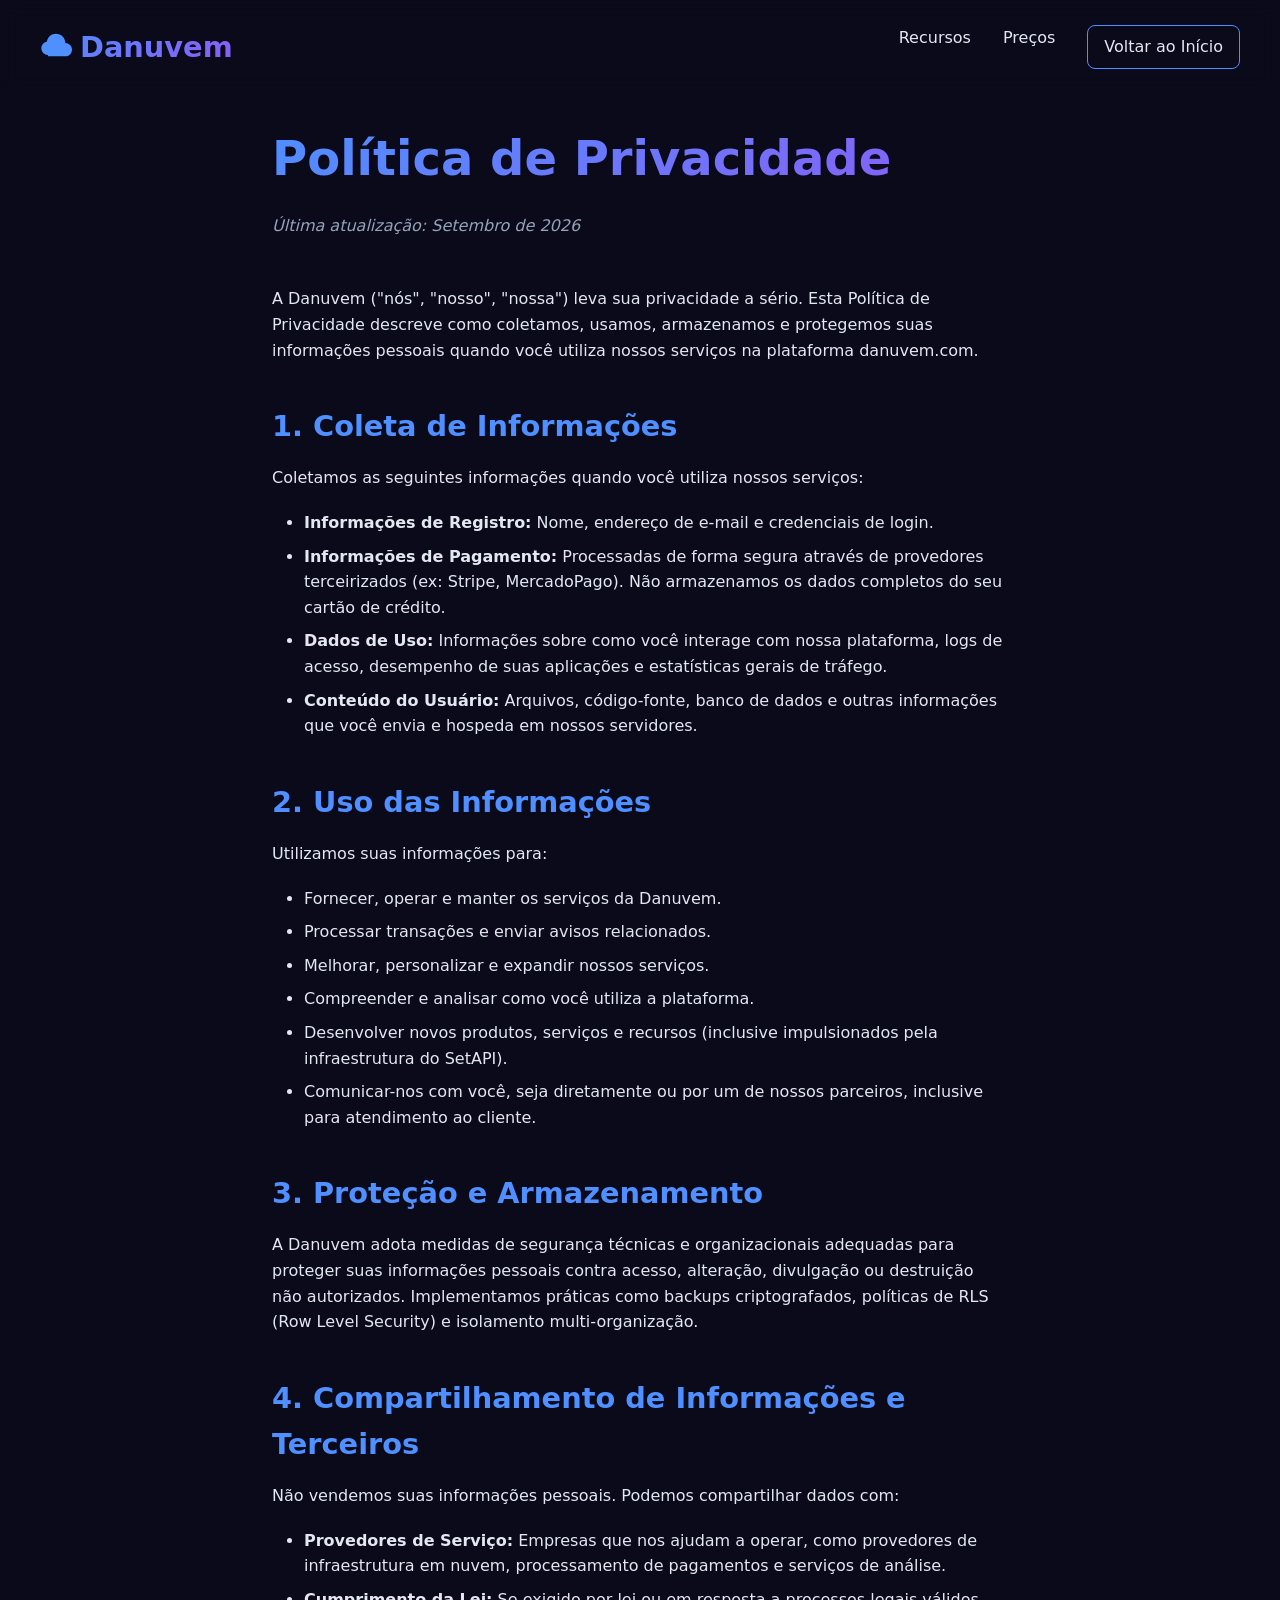
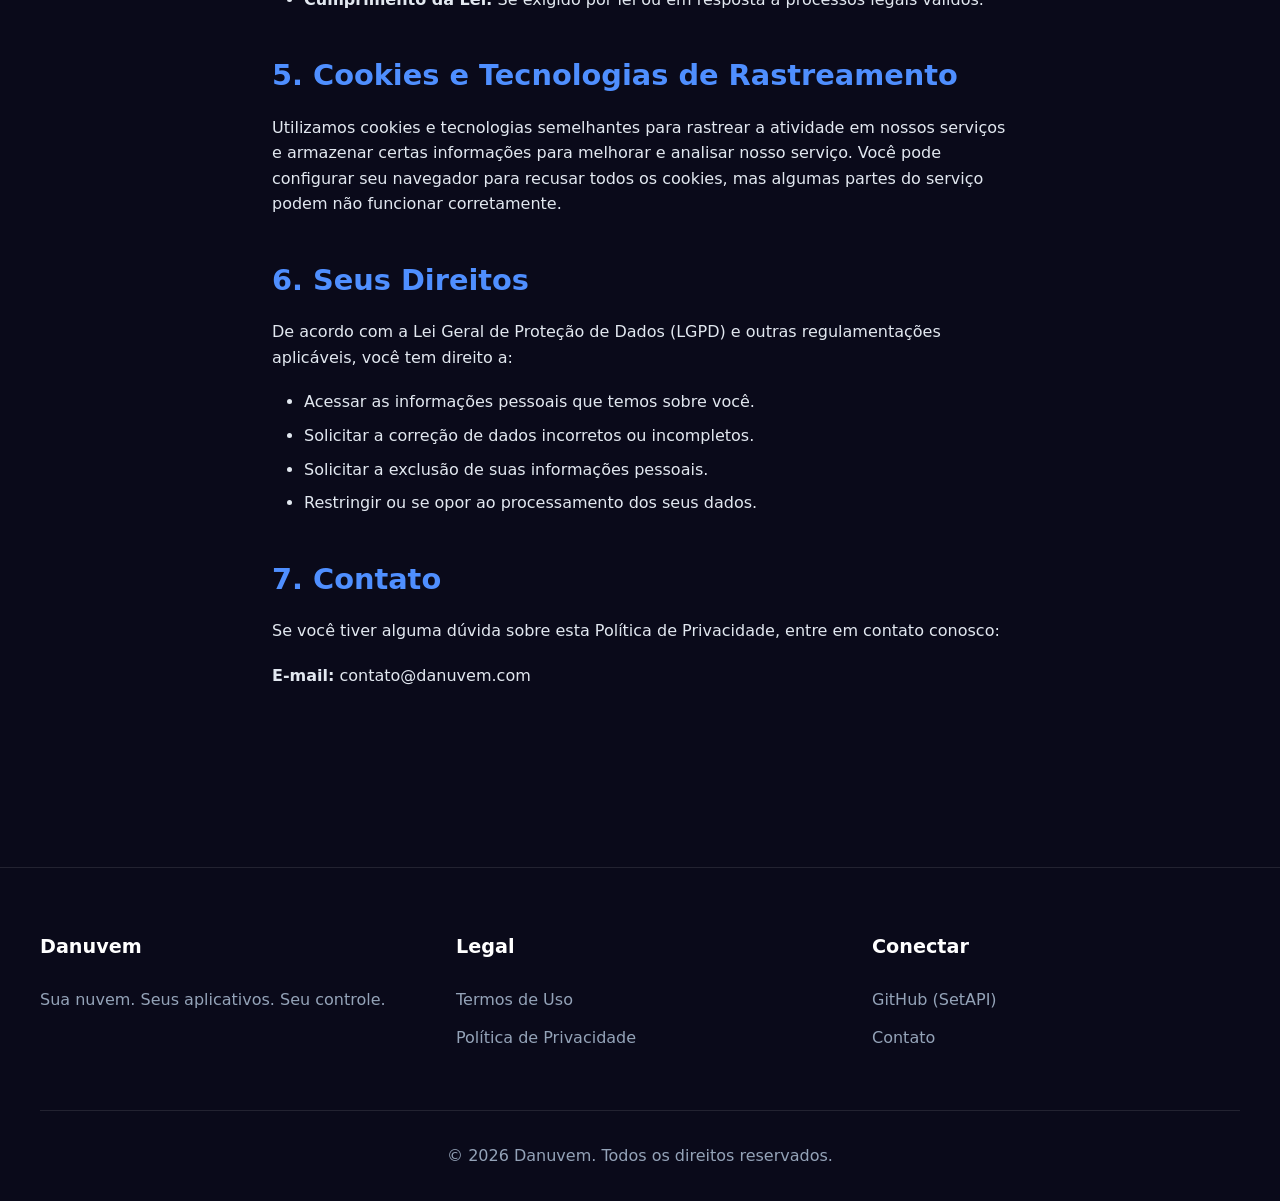
==== politica-de-privacidade.html @ 39daec57 "feat: site inicial Danuvem - plataforma cloud baseada em SetAPI - Landing page com hero, recursos, t" ====
<!DOCTYPE html>
<html lang="pt-BR">
<head>
    <meta charset="UTF-8">
    <meta name="viewport" content="width=device-width, initial-scale=1.0">
    <title>Política de Privacidade - Danuvem</title>
    <meta name="description" content="Política de Privacidade da Danuvem">
    <link rel="stylesheet" href="css/style.css">
</head>
<body>
    <!-- Header -->
    <header>
        <nav>
            <a href="index.html" class="logo">
                <svg width="32" height="32" viewBox="0 0 24 24" fill="var(--primary)" xmlns="http://www.w3.org/2000/svg">
                    <path d="M6 18C3.23858 18 1 15.7614 1 13C1 10.5517 2.76016 8.5146 5.09346 8.08375C5.5562 4.60527 8.52841 2 12 2C15.866 2 19 5.13401 19 9C21.7614 9 24 11.2386 24 14C24 16.7614 21.7614 19 19 19H12H6V18Z"/>
                </svg>
                Danuvem
            </a>
            <div class="nav-links">
                <a href="index.html#recursos">Recursos</a>
                <a href="index.html#precos">Preços</a>
                <a href="index.html" class="btn btn-outline" style="padding: 0.5rem 1rem;">Voltar ao Início</a>
            </div>
            <button class="mobile-toggle" aria-label="Abrir menu">
                <svg viewBox="0 0 24 24" xmlns="http://www.w3.org/2000/svg">
                    <path d="M3 18H21V16H3V18ZM3 13H21V11H3V13ZM3 6V8H21V6H3Z"/>
                </svg>
            </button>
        </nav>
    </header>

    <section class="doc-content">
        <h1>Política de Privacidade</h1>
        <p class="last-updated">Última atualização: Setembro de 2026</p>

        <p>A Danuvem ("nós", "nosso", "nossa") leva sua privacidade a sério. Esta Política de Privacidade descreve como coletamos, usamos, armazenamos e protegemos suas informações pessoais quando você utiliza nossos serviços na plataforma danuvem.com.</p>

        <h2>1. Coleta de Informações</h2>
        <p>Coletamos as seguintes informações quando você utiliza nossos serviços:</p>
        <ul>
            <li><strong>Informações de Registro:</strong> Nome, endereço de e-mail e credenciais de login.</li>
            <li><strong>Informações de Pagamento:</strong> Processadas de forma segura através de provedores terceirizados (ex: Stripe, MercadoPago). Não armazenamos os dados completos do seu cartão de crédito.</li>
            <li><strong>Dados de Uso:</strong> Informações sobre como você interage com nossa plataforma, logs de acesso, desempenho de suas aplicações e estatísticas gerais de tráfego.</li>
            <li><strong>Conteúdo do Usuário:</strong> Arquivos, código-fonte, banco de dados e outras informações que você envia e hospeda em nossos servidores.</li>
        </ul>

        <h2>2. Uso das Informações</h2>
        <p>Utilizamos suas informações para:</p>
        <ul>
            <li>Fornecer, operar e manter os serviços da Danuvem.</li>
            <li>Processar transações e enviar avisos relacionados.</li>
            <li>Melhorar, personalizar e expandir nossos serviços.</li>
            <li>Compreender e analisar como você utiliza a plataforma.</li>
            <li>Desenvolver novos produtos, serviços e recursos (inclusive impulsionados pela infraestrutura do SetAPI).</li>
            <li>Comunicar-nos com você, seja diretamente ou por um de nossos parceiros, inclusive para atendimento ao cliente.</li>
        </ul>

        <h2>3. Proteção e Armazenamento</h2>
        <p>A Danuvem adota medidas de segurança técnicas e organizacionais adequadas para proteger suas informações pessoais contra acesso, alteração, divulgação ou destruição não autorizados. Implementamos práticas como backups criptografados, políticas de RLS (Row Level Security) e isolamento multi-organização.</p>

        <h2>4. Compartilhamento de Informações e Terceiros</h2>
        <p>Não vendemos suas informações pessoais. Podemos compartilhar dados com:</p>
        <ul>
            <li><strong>Provedores de Serviço:</strong> Empresas que nos ajudam a operar, como provedores de infraestrutura em nuvem, processamento de pagamentos e serviços de análise.</li>
            <li><strong>Cumprimento da Lei:</strong> Se exigido por lei ou em resposta a processos legais válidos.</li>
        </ul>

        <h2>5. Cookies e Tecnologias de Rastreamento</h2>
        <p>Utilizamos cookies e tecnologias semelhantes para rastrear a atividade em nossos serviços e armazenar certas informações para melhorar e analisar nosso serviço. Você pode configurar seu navegador para recusar todos os cookies, mas algumas partes do serviço podem não funcionar corretamente.</p>

        <h2>6. Seus Direitos</h2>
        <p>De acordo com a Lei Geral de Proteção de Dados (LGPD) e outras regulamentações aplicáveis, você tem direito a:</p>
        <ul>
            <li>Acessar as informações pessoais que temos sobre você.</li>
            <li>Solicitar a correção de dados incorretos ou incompletos.</li>
            <li>Solicitar a exclusão de suas informações pessoais.</li>
            <li>Restringir ou se opor ao processamento dos seus dados.</li>
        </ul>

        <h2>7. Contato</h2>
        <p>Se você tiver alguma dúvida sobre esta Política de Privacidade, entre em contato conosco:</p>
        <p><strong>E-mail:</strong> contato@danuvem.com</p>
    </section>

    <!-- Footer -->
    <footer>
        <div class="footer-grid">
            <div class="footer-col">
                <h4>Danuvem</h4>
                <p style="color: var(--text-muted); margin-bottom: 1rem;">Sua nuvem. Seus aplicativos. Seu controle.</p>
            </div>
            <div class="footer-col">
                <h4>Legal</h4>
                <ul class="footer-links">
                    <li><a href="termos-de-uso.html">Termos de Uso</a></li>
                    <li><a href="politica-de-privacidade.html">Política de Privacidade</a></li>
                </ul>
            </div>
            <div class="footer-col">
                <h4>Conectar</h4>
                <ul class="footer-links">
                    <li><a href="https://github.com/daset-net/setapi" target="_blank">GitHub (SetAPI)</a></li>
                    <li><a href="mailto:contato@danuvem.com">Contato</a></li>
                </ul>
            </div>
        </div>
        <div class="footer-bottom">
            <p>&copy; 2026 Danuvem. Todos os direitos reservados.</p>
        </div>
    </footer>

    <script src="js/main.js"></script>
</body>
</html>
---- css/style.css ----
:root {
    --bg-main: #0a0a1a;
    --bg-card: rgba(25, 25, 45, 0.6);
    --bg-card-hover: rgba(35, 35, 60, 0.8);
    --primary: #4f8fff;
    --primary-dark: #3a6ecc;
    --accent: #8b5cf6;
    --success: #10b981;
    --text-main: #e2e8f0;
    --text-muted: #94a3b8;
    --border: rgba(255, 255, 255, 0.1);
    --gradient: linear-gradient(135deg, var(--primary) 0%, var(--accent) 100%);
    --font-main: system-ui, -apple-system, BlinkMacSystemFont, 'Segoe UI', Roboto, Oxygen, Ubuntu, Cantarell, 'Open Sans', 'Helvetica Neue', sans-serif;
}

* {
    margin: 0;
    padding: 0;
    box-sizing: border-box;
}

body {
    font-family: var(--font-main);
    background-color: var(--bg-main);
    color: var(--text-main);
    line-height: 1.6;
    overflow-x: hidden;
}

::-webkit-scrollbar {
    width: 8px;
}
::-webkit-scrollbar-track {
    background: var(--bg-main);
}
::-webkit-scrollbar-thumb {
    background: var(--primary);
    border-radius: 4px;
}

/* Header & Nav */
header {
    position: fixed;
    top: 0;
    width: 100%;
    z-index: 1000;
    padding: 1.5rem 2rem;
    transition: background 0.3s ease, padding 0.3s ease;
    backdrop-filter: blur(10px);
}
header.scrolled {
    background: rgba(10, 10, 26, 0.9);
    padding: 1rem 2rem;
    border-bottom: 1px solid var(--border);
}
nav {
    display: flex;
    justify-content: space-between;
    align-items: center;
    max-width: 1200px;
    margin: 0 auto;
}
.logo {
    font-size: 1.8rem;
    font-weight: 700;
    background: var(--gradient);
    -webkit-background-clip: text;
    -webkit-text-fill-color: transparent;
    text-decoration: none;
    display: flex;
    align-items: center;
    gap: 0.5rem;
}
.nav-links {
    display: flex;
    gap: 2rem;
}
.nav-links a {
    color: var(--text-main);
    text-decoration: none;
    font-weight: 500;
    transition: color 0.3s;
}
.nav-links a:hover {
    color: var(--primary);
}
.btn {
    padding: 0.75rem 1.5rem;
    border-radius: 8px;
    text-decoration: none;
    font-weight: 600;
    transition: transform 0.3s, box-shadow 0.3s;
    display: inline-block;
    cursor: pointer;
    border: none;
    font-family: var(--font-main);
    font-size: 1rem;
}
.btn-primary {
    background: var(--gradient);
    color: white;
}
.btn-primary:hover {
    transform: translateY(-2px);
    box-shadow: 0 4px 15px rgba(79, 143, 255, 0.4);
}
.btn-outline {
    border: 1px solid var(--primary);
    color: var(--primary);
    background: transparent;
}
.btn-outline:hover {
    background: rgba(79, 143, 255, 0.1);
}
.mobile-toggle {
    display: none;
    cursor: pointer;
    background: none;
    border: none;
}
.mobile-toggle svg {
    fill: var(--text-main);
    width: 24px;
    height: 24px;
}

/* Typography & Layout */
section {
    padding: 5rem 2rem;
    max-width: 1200px;
    margin: 0 auto;
}
.section-title {
    text-align: center;
    font-size: 2.5rem;
    margin-bottom: 3rem;
}
.section-title span {
    background: var(--gradient);
    -webkit-background-clip: text;
    -webkit-text-fill-color: transparent;
}
.text-center { text-align: center; }

/* Hero Section */
.hero {
    min-height: 100vh;
    display: flex;
    align-items: center;
    justify-content: center;
    text-align: center;
    position: relative;
    padding-top: 100px;
    overflow: hidden;
}
.hero::before {
    content: '';
    position: absolute;
    top: -50%;
    left: -50%;
    width: 200%;
    height: 200%;
    background: radial-gradient(circle at center, rgba(79, 143, 255, 0.15) 0%, transparent 50%);
    z-index: -1;
}
.hero-content {
    max-width: 800px;
    z-index: 1;
}
.hero-title {
    font-size: 4rem;
    line-height: 1.1;
    margin-bottom: 1.5rem;
}
.hero-title span {
    background: var(--gradient);
    -webkit-background-clip: text;
    -webkit-text-fill-color: transparent;
}
.hero-subtitle {
    font-size: 1.25rem;
    color: var(--text-muted);
    margin-bottom: 2rem;
    min-height: 2em; /* For typing animation */
}
.hero-cta {
    display: flex;
    gap: 1rem;
    justify-content: center;
}

/* Features */
.features-grid {
    display: grid;
    grid-template-columns: repeat(auto-fit, minmax(300px, 1fr));
    gap: 2rem;
}
.feature-card {
    background: var(--bg-card);
    border: 1px solid var(--border);
    border-radius: 16px;
    padding: 2rem;
    backdrop-filter: blur(10px);
    transition: transform 0.3s, background 0.3s;
}
.feature-card:hover {
    transform: translateY(-5px);
    background: var(--bg-card-hover);
}
.feature-icon {
    width: 48px;
    height: 48px;
    margin-bottom: 1.5rem;
    fill: var(--primary);
}
.feature-card h3 {
    font-size: 1.5rem;
    margin-bottom: 1rem;
}
.feature-card p {
    color: var(--text-muted);
}

/* Tech Grid */
.tech-grid {
    display: grid;
    grid-template-columns: repeat(auto-fit, minmax(120px, 1fr));
    gap: 1.5rem;
    margin-top: 3rem;
}
.tech-item {
    background: var(--bg-card);
    border: 1px solid var(--border);
    border-radius: 12px;
    padding: 1.5rem;
    display: flex;
    flex-direction: column;
    align-items: center;
    gap: 1rem;
    transition: transform 0.3s;
}
.tech-item:hover {
    transform: translateY(-5px);
    border-color: var(--primary);
}
.tech-item svg {
    width: 40px;
    height: 40px;
    fill: var(--text-main);
}
.tech-item span {
    font-weight: 500;
}

/* Pricing */
.pricing-grid {
    display: grid;
    grid-template-columns: repeat(auto-fit, minmax(300px, 1fr));
    gap: 2rem;
}
.pricing-card {
    background: var(--bg-card);
    border: 1px solid var(--border);
    border-radius: 16px;
    padding: 3rem 2rem;
    text-align: center;
    position: relative;
    overflow: hidden;
}
.pricing-card.popular {
    border-color: var(--primary);
    transform: scale(1.05);
}
.pricing-badge {
    position: absolute;
    top: 1.5rem;
    right: -2rem;
    background: var(--gradient);
    color: white;
    padding: 0.25rem 3rem;
    transform: rotate(45deg);
    font-size: 0.8rem;
    font-weight: 600;
}
.pricing-price {
    font-size: 3rem;
    font-weight: 700;
    margin: 1.5rem 0;
}
.pricing-price span {
    font-size: 1rem;
    color: var(--text-muted);
}
.pricing-features {
    list-style: none;
    margin: 2rem 0;
    text-align: left;
}
.pricing-features li {
    margin-bottom: 1rem;
    display: flex;
    align-items: center;
    gap: 0.75rem;
}
.pricing-features svg {
    fill: var(--success);
    width: 20px;
    height: 20px;
    flex-shrink: 0;
}

/* How it works */
.steps-container {
    display: flex;
    flex-direction: column;
    gap: 3rem;
    max-width: 800px;
    margin: 0 auto;
}
.step {
    display: flex;
    gap: 2rem;
    background: var(--bg-card);
    padding: 2rem;
    border-radius: 16px;
    border: 1px solid var(--border);
}
.step-number {
    font-size: 4rem;
    font-weight: 800;
    color: rgba(79, 143, 255, 0.2);
    line-height: 1;
}
.step-content h3 {
    font-size: 1.5rem;
    margin-bottom: 0.5rem;
}
.step-content p {
    color: var(--text-muted);
}

/* Document Pages (Privacy, Terms) */
.doc-content {
    padding-top: 120px;
    max-width: 800px;
}
.doc-content h1 {
    font-size: 3rem;
    margin-bottom: 1rem;
    background: var(--gradient);
    -webkit-background-clip: text;
    -webkit-text-fill-color: transparent;
}
.doc-content p.last-updated {
    color: var(--text-muted);
    margin-bottom: 3rem;
    font-style: italic;
}
.doc-content h2 {
    font-size: 1.8rem;
    margin-top: 2.5rem;
    margin-bottom: 1rem;
    color: var(--primary);
}
.doc-content p {
    margin-bottom: 1.2rem;
    color: var(--text-main);
}
.doc-content ul {
    margin-bottom: 1.2rem;
    padding-left: 2rem;
    color: var(--text-main);
}
.doc-content li {
    margin-bottom: 0.5rem;
}

/* Footer */
footer {
    background: rgba(10, 10, 26, 0.9);
    border-top: 1px solid var(--border);
    padding: 4rem 2rem 2rem;
    margin-top: 5rem;
}
.footer-grid {
    display: grid;
    grid-template-columns: repeat(auto-fit, minmax(250px, 1fr));
    gap: 3rem;
    max-width: 1200px;
    margin: 0 auto;
    margin-bottom: 3rem;
}
.footer-col h4 {
    font-size: 1.2rem;
    margin-bottom: 1.5rem;
    color: white;
}
.footer-links {
    list-style: none;
}
.footer-links li {
    margin-bottom: 0.75rem;
}
.footer-links a {
    color: var(--text-muted);
    text-decoration: none;
    transition: color 0.3s;
}
.footer-links a:hover {
    color: var(--primary);
}
.footer-bottom {
    text-align: center;
    padding-top: 2rem;
    border-top: 1px solid var(--border);
    color: var(--text-muted);
    max-width: 1200px;
    margin: 0 auto;
}

/* Animations */
.animate-on-scroll {
    opacity: 0;
    transform: translateY(30px);
    transition: opacity 0.6s ease-out, transform 0.6s ease-out;
}
.animate-on-scroll.visible {
    opacity: 1;
    transform: translateY(0);
}

/* Responsive */
@media (max-width: 768px) {
    .nav-links {
        display: none;
        position: absolute;
        top: 100%;
        left: 0;
        width: 100%;
        background: var(--bg-main);
        flex-direction: column;
        padding: 2rem;
        border-bottom: 1px solid var(--border);
        text-align: center;
    }
    .nav-links.active {
        display: flex;
    }
    .mobile-toggle {
        display: block;
    }
    .hero-title {
        font-size: 2.5rem;
    }
    .pricing-card.popular {
        transform: scale(1);
    }
    .step {
        flex-direction: column;
        gap: 1rem;
    }
    .hero-cta {
        flex-direction: column;
    }
}
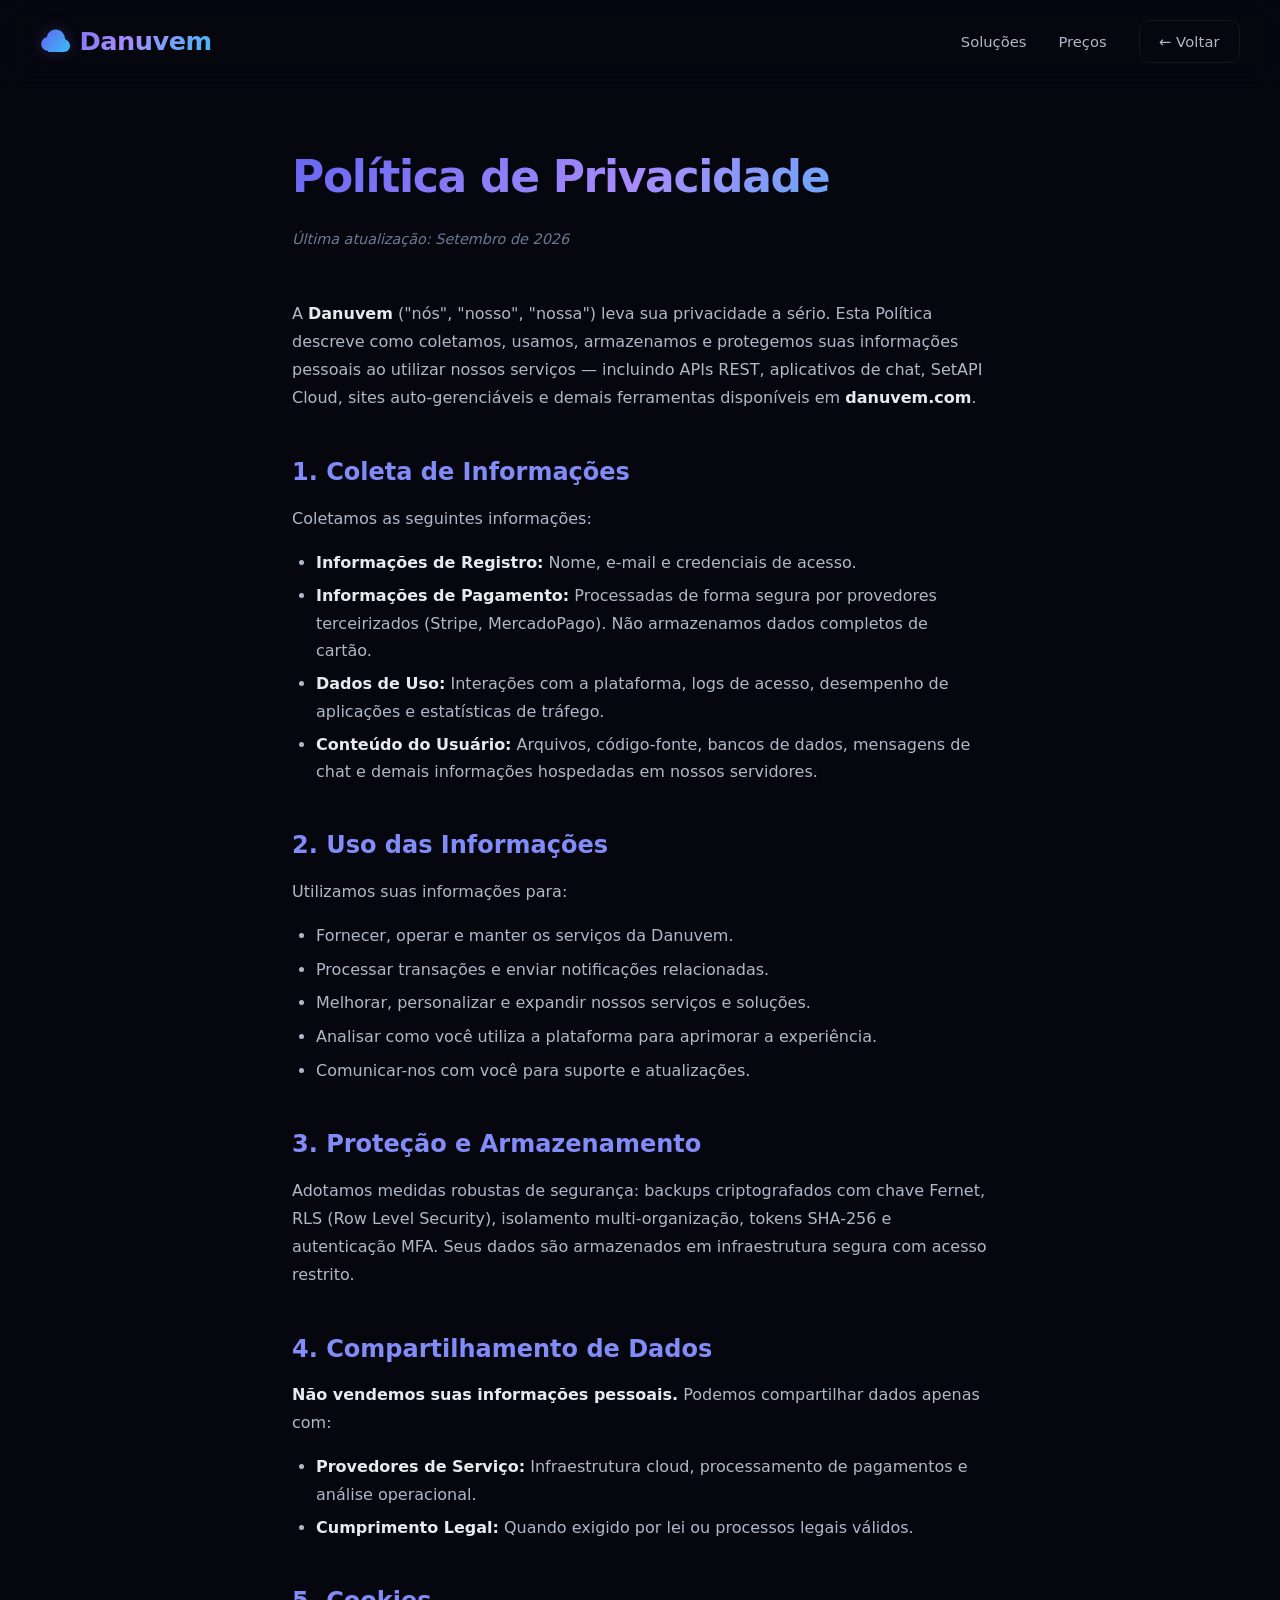
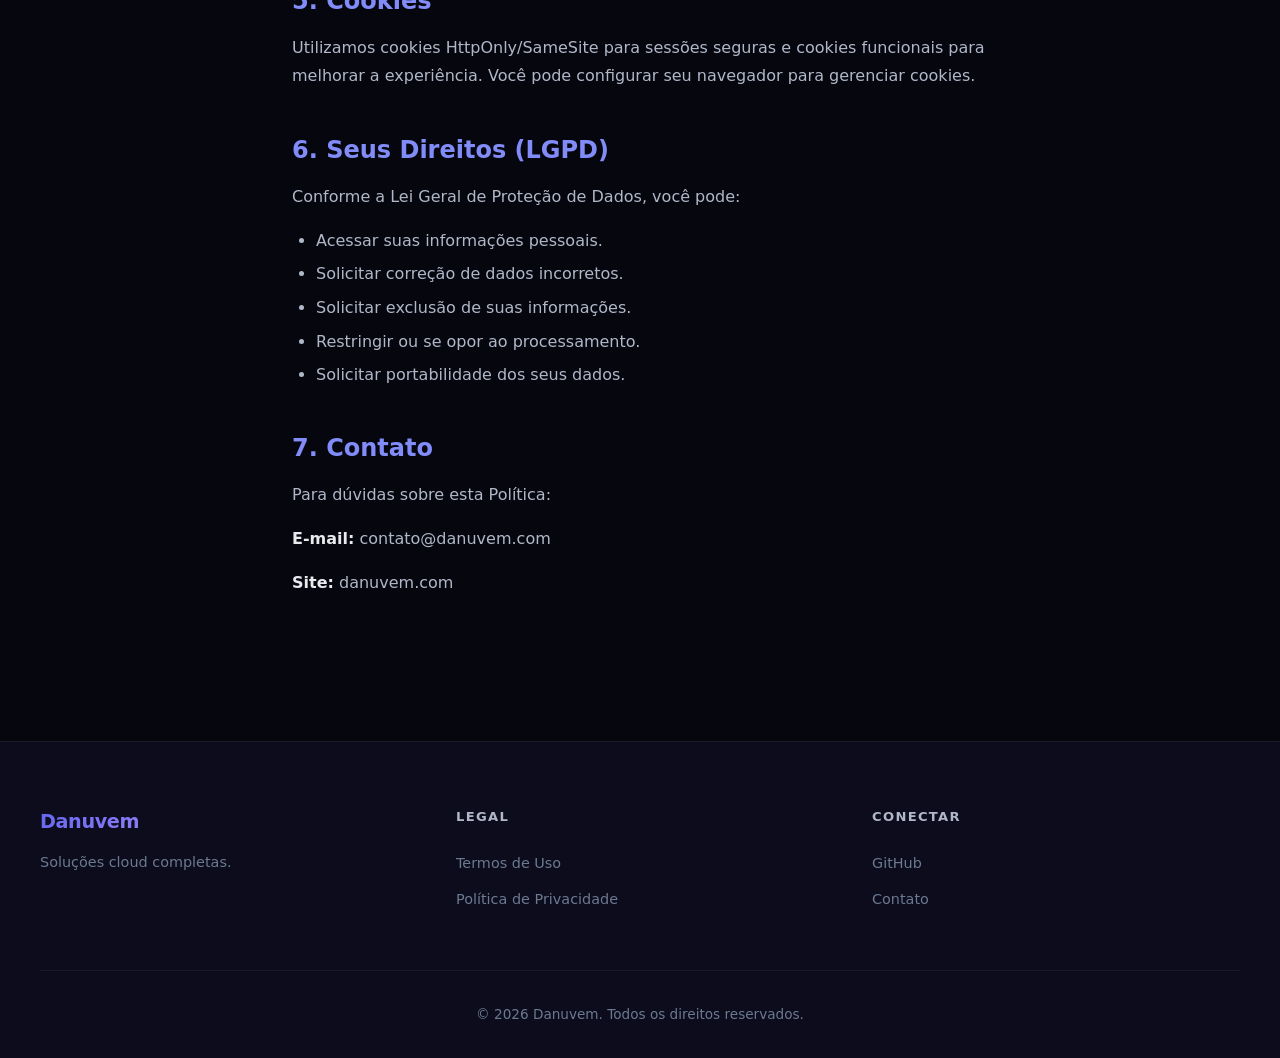
==== commit 2e137272: "redesign: site mais elegante com todas as soluções Danuvem - Novo design elegante com gradients, glo" ====
--- a/politica-de-privacidade.html
+++ b/politica-de-privacidade.html
@@ -3,29 +3,24 @@
 <head>
     <meta charset="UTF-8">
     <meta name="viewport" content="width=device-width, initial-scale=1.0">
-    <title>Política de Privacidade - Danuvem</title>
-    <meta name="description" content="Política de Privacidade da Danuvem">
+    <title>Política de Privacidade — Danuvem</title>
+    <meta name="description" content="Política de Privacidade da plataforma Danuvem.">
     <link rel="stylesheet" href="css/style.css">
 </head>
 <body>
-    <!-- Header -->
     <header>
         <nav>
             <a href="index.html" class="logo">
-                <svg width="32" height="32" viewBox="0 0 24 24" fill="var(--primary)" xmlns="http://www.w3.org/2000/svg">
-                    <path d="M6 18C3.23858 18 1 15.7614 1 13C1 10.5517 2.76016 8.5146 5.09346 8.08375C5.5562 4.60527 8.52841 2 12 2C15.866 2 19 5.13401 19 9C21.7614 9 24 11.2386 24 14C24 16.7614 21.7614 19 19 19H12H6V18Z"/>
-                </svg>
+                <svg width="30" height="30" viewBox="0 0 24 24" fill="none"><path d="M6.5 19C3.46243 19 1 16.5376 1 13.5C1 10.8157 2.93128 8.5884 5.47016 8.10049C6.0886 4.66754 9.02783 2 12.5 2C16.6421 2 20 5.35786 20 9.5C20 9.60162 19.9979 9.70279 19.9938 9.80347C22.2613 10.4198 24 12.5121 24 15C24 17.7614 21.7614 20 19 20H12.5H6.5V19Z" fill="url(#cg1)"/><defs><linearGradient id="cg1" x1="1" y1="2" x2="24" y2="20" gradientUnits="userSpaceOnUse"><stop stop-color="#6366f1"/><stop offset="1" stop-color="#38bdf8"/></linearGradient></defs></svg>
                 Danuvem
             </a>
             <div class="nav-links">
-                <a href="index.html#recursos">Recursos</a>
+                <a href="index.html#solucoes">Soluções</a>
                 <a href="index.html#precos">Preços</a>
-                <a href="index.html" class="btn btn-outline" style="padding: 0.5rem 1rem;">Voltar ao Início</a>
+                <a href="index.html" class="btn btn-ghost" style="padding: 0.5rem 1.2rem;">← Voltar</a>
             </div>
             <button class="mobile-toggle" aria-label="Abrir menu">
-                <svg viewBox="0 0 24 24" xmlns="http://www.w3.org/2000/svg">
-                    <path d="M3 18H21V16H3V18ZM3 13H21V11H3V13ZM3 6V8H21V6H3Z"/>
-                </svg>
+                <svg viewBox="0 0 24 24"><path d="M3 18H21V16H3V18ZM3 13H21V11H3V13ZM3 6V8H21V6H3Z"/></svg>
             </button>
         </nav>
     </header>
@@ -34,61 +29,61 @@
         <h1>Política de Privacidade</h1>
         <p class="last-updated">Última atualização: Setembro de 2026</p>
 
-        <p>A Danuvem ("nós", "nosso", "nossa") leva sua privacidade a sério. Esta Política de Privacidade descreve como coletamos, usamos, armazenamos e protegemos suas informações pessoais quando você utiliza nossos serviços na plataforma danuvem.com.</p>
+        <p>A <strong>Danuvem</strong> ("nós", "nosso", "nossa") leva sua privacidade a sério. Esta Política descreve como coletamos, usamos, armazenamos e protegemos suas informações pessoais ao utilizar nossos serviços — incluindo APIs REST, aplicativos de chat, SetAPI Cloud, sites auto-gerenciáveis e demais ferramentas disponíveis em <strong>danuvem.com</strong>.</p>
 
         <h2>1. Coleta de Informações</h2>
-        <p>Coletamos as seguintes informações quando você utiliza nossos serviços:</p>
+        <p>Coletamos as seguintes informações:</p>
         <ul>
-            <li><strong>Informações de Registro:</strong> Nome, endereço de e-mail e credenciais de login.</li>
-            <li><strong>Informações de Pagamento:</strong> Processadas de forma segura através de provedores terceirizados (ex: Stripe, MercadoPago). Não armazenamos os dados completos do seu cartão de crédito.</li>
-            <li><strong>Dados de Uso:</strong> Informações sobre como você interage com nossa plataforma, logs de acesso, desempenho de suas aplicações e estatísticas gerais de tráfego.</li>
-            <li><strong>Conteúdo do Usuário:</strong> Arquivos, código-fonte, banco de dados e outras informações que você envia e hospeda em nossos servidores.</li>
+            <li><strong>Informações de Registro:</strong> Nome, e-mail e credenciais de acesso.</li>
+            <li><strong>Informações de Pagamento:</strong> Processadas de forma segura por provedores terceirizados (Stripe, MercadoPago). Não armazenamos dados completos de cartão.</li>
+            <li><strong>Dados de Uso:</strong> Interações com a plataforma, logs de acesso, desempenho de aplicações e estatísticas de tráfego.</li>
+            <li><strong>Conteúdo do Usuário:</strong> Arquivos, código-fonte, bancos de dados, mensagens de chat e demais informações hospedadas em nossos servidores.</li>
         </ul>
 
         <h2>2. Uso das Informações</h2>
         <p>Utilizamos suas informações para:</p>
         <ul>
             <li>Fornecer, operar e manter os serviços da Danuvem.</li>
-            <li>Processar transações e enviar avisos relacionados.</li>
-            <li>Melhorar, personalizar e expandir nossos serviços.</li>
-            <li>Compreender e analisar como você utiliza a plataforma.</li>
-            <li>Desenvolver novos produtos, serviços e recursos (inclusive impulsionados pela infraestrutura do SetAPI).</li>
-            <li>Comunicar-nos com você, seja diretamente ou por um de nossos parceiros, inclusive para atendimento ao cliente.</li>
+            <li>Processar transações e enviar notificações relacionadas.</li>
+            <li>Melhorar, personalizar e expandir nossos serviços e soluções.</li>
+            <li>Analisar como você utiliza a plataforma para aprimorar a experiência.</li>
+            <li>Comunicar-nos com você para suporte e atualizações.</li>
         </ul>
 
         <h2>3. Proteção e Armazenamento</h2>
-        <p>A Danuvem adota medidas de segurança técnicas e organizacionais adequadas para proteger suas informações pessoais contra acesso, alteração, divulgação ou destruição não autorizados. Implementamos práticas como backups criptografados, políticas de RLS (Row Level Security) e isolamento multi-organização.</p>
+        <p>Adotamos medidas robustas de segurança: backups criptografados com chave Fernet, RLS (Row Level Security), isolamento multi-organização, tokens SHA-256 e autenticação MFA. Seus dados são armazenados em infraestrutura segura com acesso restrito.</p>
 
-        <h2>4. Compartilhamento de Informações e Terceiros</h2>
-        <p>Não vendemos suas informações pessoais. Podemos compartilhar dados com:</p>
+        <h2>4. Compartilhamento de Dados</h2>
+        <p><strong>Não vendemos suas informações pessoais.</strong> Podemos compartilhar dados apenas com:</p>
         <ul>
-            <li><strong>Provedores de Serviço:</strong> Empresas que nos ajudam a operar, como provedores de infraestrutura em nuvem, processamento de pagamentos e serviços de análise.</li>
-            <li><strong>Cumprimento da Lei:</strong> Se exigido por lei ou em resposta a processos legais válidos.</li>
+            <li><strong>Provedores de Serviço:</strong> Infraestrutura cloud, processamento de pagamentos e análise operacional.</li>
+            <li><strong>Cumprimento Legal:</strong> Quando exigido por lei ou processos legais válidos.</li>
         </ul>
 
-        <h2>5. Cookies e Tecnologias de Rastreamento</h2>
-        <p>Utilizamos cookies e tecnologias semelhantes para rastrear a atividade em nossos serviços e armazenar certas informações para melhorar e analisar nosso serviço. Você pode configurar seu navegador para recusar todos os cookies, mas algumas partes do serviço podem não funcionar corretamente.</p>
+        <h2>5. Cookies</h2>
+        <p>Utilizamos cookies HttpOnly/SameSite para sessões seguras e cookies funcionais para melhorar a experiência. Você pode configurar seu navegador para gerenciar cookies.</p>
 
-        <h2>6. Seus Direitos</h2>
-        <p>De acordo com a Lei Geral de Proteção de Dados (LGPD) e outras regulamentações aplicáveis, você tem direito a:</p>
+        <h2>6. Seus Direitos (LGPD)</h2>
+        <p>Conforme a Lei Geral de Proteção de Dados, você pode:</p>
         <ul>
-            <li>Acessar as informações pessoais que temos sobre você.</li>
-            <li>Solicitar a correção de dados incorretos ou incompletos.</li>
-            <li>Solicitar a exclusão de suas informações pessoais.</li>
-            <li>Restringir ou se opor ao processamento dos seus dados.</li>
+            <li>Acessar suas informações pessoais.</li>
+            <li>Solicitar correção de dados incorretos.</li>
+            <li>Solicitar exclusão de suas informações.</li>
+            <li>Restringir ou se opor ao processamento.</li>
+            <li>Solicitar portabilidade dos seus dados.</li>
         </ul>
 
         <h2>7. Contato</h2>
-        <p>Se você tiver alguma dúvida sobre esta Política de Privacidade, entre em contato conosco:</p>
+        <p>Para dúvidas sobre esta Política:</p>
         <p><strong>E-mail:</strong> contato@danuvem.com</p>
+        <p><strong>Site:</strong> danuvem.com</p>
     </section>
 
-    <!-- Footer -->
     <footer>
-        <div class="footer-grid">
-            <div class="footer-col">
-                <h4>Danuvem</h4>
-                <p style="color: var(--text-muted); margin-bottom: 1rem;">Sua nuvem. Seus aplicativos. Seu controle.</p>
+        <div class="footer-grid" style="grid-template-columns: 1fr 1fr 1fr;">
+            <div class="footer-brand">
+                <a href="index.html" class="logo" style="font-size: 1.2rem;">Danuvem</a>
+                <p>Soluções cloud completas.</p>
             </div>
             <div class="footer-col">
                 <h4>Legal</h4>
@@ -100,7 +95,7 @@
             <div class="footer-col">
                 <h4>Conectar</h4>
                 <ul class="footer-links">
-                    <li><a href="https://github.com/daset-net/setapi" target="_blank">GitHub (SetAPI)</a></li>
+                    <li><a href="https://github.com/daset-net/setapi" target="_blank">GitHub</a></li>
                     <li><a href="mailto:contato@danuvem.com">Contato</a></li>
                 </ul>
             </div>
--- a/css/style.css
+++ b/css/style.css
@@ -1,57 +1,77 @@
 :root {
-    --bg-main: #0a0a1a;
-    --bg-card: rgba(25, 25, 45, 0.6);
-    --bg-card-hover: rgba(35, 35, 60, 0.8);
-    --primary: #4f8fff;
-    --primary-dark: #3a6ecc;
-    --accent: #8b5cf6;
-    --success: #10b981;
-    --text-main: #e2e8f0;
-    --text-muted: #94a3b8;
-    --border: rgba(255, 255, 255, 0.1);
-    --gradient: linear-gradient(135deg, var(--primary) 0%, var(--accent) 100%);
-    --font-main: system-ui, -apple-system, BlinkMacSystemFont, 'Segoe UI', Roboto, Oxygen, Ubuntu, Cantarell, 'Open Sans', 'Helvetica Neue', sans-serif;
-}
-
-* {
+    --bg-main: #06060f;
+    --bg-surface: #0c0c1d;
+    --bg-card: rgba(18, 18, 40, 0.65);
+    --bg-card-hover: rgba(30, 30, 60, 0.85);
+    --primary: #6366f1;
+    --primary-light: #818cf8;
+    --primary-glow: rgba(99, 102, 241, 0.25);
+    --accent: #a78bfa;
+    --accent-secondary: #38bdf8;
+    --success: #34d399;
+    --warning: #fbbf24;
+    --text-main: #e8eaed;
+    --text-secondary: #b0b8c8;
+    --text-muted: #6b7a90;
+    --border: rgba(255, 255, 255, 0.06);
+    --border-hover: rgba(99, 102, 241, 0.3);
+    --gradient-primary: linear-gradient(135deg, #6366f1 0%, #a78bfa 50%, #38bdf8 100%);
+    --gradient-card: linear-gradient(135deg, rgba(99,102,241,0.08) 0%, rgba(167,139,250,0.04) 100%);
+    --gradient-hero: radial-gradient(ellipse 80% 60% at 50% -10%, rgba(99,102,241,0.18) 0%, rgba(56,189,248,0.06) 40%, transparent 70%);
+    --font-main: 'Inter', system-ui, -apple-system, BlinkMacSystemFont, 'Segoe UI', Roboto, sans-serif;
+    --font-display: 'Inter', system-ui, -apple-system, sans-serif;
+    --radius: 16px;
+    --radius-sm: 10px;
+    --shadow-card: 0 4px 24px rgba(0,0,0,0.25), 0 0 0 1px var(--border);
+    --shadow-glow: 0 0 40px var(--primary-glow);
+    --transition: 0.35s cubic-bezier(0.4, 0, 0.2, 1);
+}
+
+*, *::before, *::after {
     margin: 0;
     padding: 0;
     box-sizing: border-box;
+}
+
+html {
+    scroll-behavior: smooth;
+    scrollbar-width: thin;
+    scrollbar-color: var(--primary) var(--bg-main);
 }
 
 body {
     font-family: var(--font-main);
     background-color: var(--bg-main);
     color: var(--text-main);
-    line-height: 1.6;
+    line-height: 1.7;
     overflow-x: hidden;
-}
-
-::-webkit-scrollbar {
-    width: 8px;
-}
-::-webkit-scrollbar-track {
-    background: var(--bg-main);
-}
-::-webkit-scrollbar-thumb {
-    background: var(--primary);
-    border-radius: 4px;
-}
-
-/* Header & Nav */
+    -webkit-font-smoothing: antialiased;
+    -moz-osx-font-smoothing: grayscale;
+}
+
+::-webkit-scrollbar { width: 6px; }
+::-webkit-scrollbar-track { background: var(--bg-main); }
+::-webkit-scrollbar-thumb { background: var(--primary); border-radius: 3px; }
+
+a { color: var(--primary-light); text-decoration: none; transition: color var(--transition); }
+a:hover { color: var(--accent); }
+
+/* ─── HEADER ─── */
 header {
     position: fixed;
     top: 0;
     width: 100%;
     z-index: 1000;
-    padding: 1.5rem 2rem;
-    transition: background 0.3s ease, padding 0.3s ease;
-    backdrop-filter: blur(10px);
+    padding: 1.25rem 2rem;
+    transition: all var(--transition);
+    backdrop-filter: blur(12px);
+    -webkit-backdrop-filter: blur(12px);
 }
 header.scrolled {
-    background: rgba(10, 10, 26, 0.9);
-    padding: 1rem 2rem;
+    background: rgba(6, 6, 15, 0.92);
+    padding: 0.85rem 2rem;
     border-bottom: 1px solid var(--border);
+    box-shadow: 0 2px 20px rgba(0,0,0,0.3);
 }
 nav {
     display: flex;
@@ -61,88 +81,138 @@
     margin: 0 auto;
 }
 .logo {
-    font-size: 1.8rem;
-    font-weight: 700;
-    background: var(--gradient);
+    font-size: 1.6rem;
+    font-weight: 800;
+    letter-spacing: -0.02em;
+    background: var(--gradient-primary);
     -webkit-background-clip: text;
     -webkit-text-fill-color: transparent;
+    background-clip: text;
     text-decoration: none;
     display: flex;
     align-items: center;
-    gap: 0.5rem;
-}
+    gap: 0.6rem;
+}
+.logo svg { filter: drop-shadow(0 0 8px var(--primary-glow)); }
 .nav-links {
     display: flex;
+    align-items: center;
     gap: 2rem;
 }
 .nav-links a {
-    color: var(--text-main);
+    color: var(--text-secondary);
     text-decoration: none;
     font-weight: 500;
-    transition: color 0.3s;
-}
-.nav-links a:hover {
-    color: var(--primary);
-}
+    font-size: 0.92rem;
+    transition: color var(--transition);
+    position: relative;
+}
+.nav-links a:not(.btn)::after {
+    content: '';
+    position: absolute;
+    bottom: -4px;
+    left: 0;
+    width: 0;
+    height: 2px;
+    background: var(--gradient-primary);
+    transition: width var(--transition);
+    border-radius: 1px;
+}
+.nav-links a:not(.btn):hover { color: #fff; }
+.nav-links a:not(.btn):hover::after { width: 100%; }
+
+/* ─── BUTTONS ─── */
 .btn {
-    padding: 0.75rem 1.5rem;
-    border-radius: 8px;
+    padding: 0.7rem 1.6rem;
+    border-radius: var(--radius-sm);
     text-decoration: none;
     font-weight: 600;
-    transition: transform 0.3s, box-shadow 0.3s;
-    display: inline-block;
+    font-size: 0.92rem;
+    transition: all var(--transition);
+    display: inline-flex;
+    align-items: center;
+    gap: 0.5rem;
     cursor: pointer;
     border: none;
     font-family: var(--font-main);
-    font-size: 1rem;
+    letter-spacing: 0.01em;
 }
 .btn-primary {
-    background: var(--gradient);
+    background: var(--gradient-primary);
     color: white;
+    box-shadow: 0 2px 12px var(--primary-glow);
 }
 .btn-primary:hover {
     transform: translateY(-2px);
-    box-shadow: 0 4px 15px rgba(79, 143, 255, 0.4);
+    box-shadow: 0 6px 24px var(--primary-glow);
 }
 .btn-outline {
-    border: 1px solid var(--primary);
-    color: var(--primary);
+    border: 1.5px solid rgba(99,102,241,0.4);
+    color: var(--primary-light);
     background: transparent;
 }
 .btn-outline:hover {
-    background: rgba(79, 143, 255, 0.1);
+    background: rgba(99,102,241,0.1);
+    border-color: var(--primary-light);
+}
+.btn-ghost {
+    color: var(--text-secondary);
+    background: transparent;
+    border: 1.5px solid var(--border);
+}
+.btn-ghost:hover {
+    border-color: var(--border-hover);
+    color: white;
 }
 .mobile-toggle {
     display: none;
     cursor: pointer;
     background: none;
     border: none;
-}
-.mobile-toggle svg {
-    fill: var(--text-main);
-    width: 24px;
-    height: 24px;
-}
-
-/* Typography & Layout */
+    padding: 0.4rem;
+}
+.mobile-toggle svg { fill: var(--text-main); width: 24px; height: 24px; }
+
+/* ─── LAYOUT ─── */
 section {
-    padding: 5rem 2rem;
+    padding: 6rem 2rem;
     max-width: 1200px;
     margin: 0 auto;
 }
+.section-label {
+    text-transform: uppercase;
+    font-size: 0.78rem;
+    font-weight: 700;
+    letter-spacing: 0.15em;
+    color: var(--primary-light);
+    margin-bottom: 0.75rem;
+    display: block;
+    text-align: center;
+}
 .section-title {
     text-align: center;
-    font-size: 2.5rem;
-    margin-bottom: 3rem;
+    font-size: 2.75rem;
+    font-weight: 800;
+    letter-spacing: -0.03em;
+    line-height: 1.15;
+    margin-bottom: 1.25rem;
 }
 .section-title span {
-    background: var(--gradient);
+    background: var(--gradient-primary);
     -webkit-background-clip: text;
     -webkit-text-fill-color: transparent;
-}
-.text-center { text-align: center; }
-
-/* Hero Section */
+    background-clip: text;
+}
+.section-desc {
+    text-align: center;
+    color: var(--text-secondary);
+    max-width: 620px;
+    margin: 0 auto 3.5rem;
+    font-size: 1.1rem;
+    line-height: 1.7;
+}
+
+/* ─── HERO ─── */
 .hero {
     min-height: 100vh;
     display: flex;
@@ -150,286 +220,543 @@
     justify-content: center;
     text-align: center;
     position: relative;
-    padding-top: 100px;
+    padding: 120px 2rem 80px;
     overflow: hidden;
 }
 .hero::before {
+    content: '';
+    position: absolute;
+    inset: 0;
+    background: var(--gradient-hero);
+    z-index: 0;
+}
+.hero::after {
+    content: '';
+    position: absolute;
+    top: 50%;
+    left: 50%;
+    transform: translate(-50%, -50%);
+    width: 600px;
+    height: 600px;
+    background: radial-gradient(circle, rgba(99,102,241,0.08) 0%, transparent 70%);
+    border-radius: 50%;
+    filter: blur(60px);
+    z-index: 0;
+    animation: pulse-glow 6s ease-in-out infinite;
+}
+@keyframes pulse-glow {
+    0%, 100% { opacity: 0.6; transform: translate(-50%, -50%) scale(1); }
+    50% { opacity: 1; transform: translate(-50%, -50%) scale(1.15); }
+}
+.hero-content {
+    max-width: 820px;
+    z-index: 1;
+    position: relative;
+}
+.hero-badge {
+    display: inline-flex;
+    align-items: center;
+    gap: 0.5rem;
+    background: rgba(99,102,241,0.12);
+    border: 1px solid rgba(99,102,241,0.25);
+    border-radius: 50px;
+    padding: 0.4rem 1.2rem;
+    font-size: 0.82rem;
+    font-weight: 600;
+    color: var(--primary-light);
+    margin-bottom: 2rem;
+    backdrop-filter: blur(8px);
+}
+.hero-badge-dot {
+    width: 6px;
+    height: 6px;
+    border-radius: 50%;
+    background: var(--success);
+    animation: blink 2s ease-in-out infinite;
+}
+@keyframes blink {
+    0%, 100% { opacity: 1; }
+    50% { opacity: 0.3; }
+}
+.hero-title {
+    font-family: var(--font-display);
+    font-size: 4.2rem;
+    font-weight: 800;
+    line-height: 1.08;
+    letter-spacing: -0.04em;
+    margin-bottom: 1.5rem;
+}
+.hero-title span {
+    background: var(--gradient-primary);
+    -webkit-background-clip: text;
+    -webkit-text-fill-color: transparent;
+    background-clip: text;
+}
+.hero-subtitle {
+    font-size: 1.2rem;
+    color: var(--text-secondary);
+    margin-bottom: 2.5rem;
+    line-height: 1.7;
+    max-width: 600px;
+    margin-left: auto;
+    margin-right: auto;
+}
+.hero-subtitle strong { color: var(--text-main); font-weight: 600; }
+.hero-cta {
+    display: flex;
+    gap: 1rem;
+    justify-content: center;
+    flex-wrap: wrap;
+    margin-bottom: 3rem;
+}
+.hero-stats {
+    display: flex;
+    justify-content: center;
+    gap: 3rem;
+    margin-top: 1rem;
+}
+.hero-stat {
+    text-align: center;
+}
+.hero-stat-value {
+    font-size: 1.5rem;
+    font-weight: 800;
+    background: var(--gradient-primary);
+    -webkit-background-clip: text;
+    -webkit-text-fill-color: transparent;
+    background-clip: text;
+}
+.hero-stat-label {
+    font-size: 0.8rem;
+    color: var(--text-muted);
+    text-transform: uppercase;
+    letter-spacing: 0.08em;
+}
+
+/* ─── SOLUTIONS ─── */
+.solutions-grid {
+    display: grid;
+    grid-template-columns: repeat(auto-fit, minmax(340px, 1fr));
+    gap: 1.5rem;
+}
+.solution-card {
+    background: var(--bg-card);
+    border: 1px solid var(--border);
+    border-radius: var(--radius);
+    padding: 2rem;
+    position: relative;
+    overflow: hidden;
+    transition: all var(--transition);
+    backdrop-filter: blur(8px);
+}
+.solution-card::before {
+    content: '';
+    position: absolute;
+    top: 0;
+    left: 0;
+    right: 0;
+    height: 3px;
+    background: var(--gradient-primary);
+    opacity: 0;
+    transition: opacity var(--transition);
+}
+.solution-card:hover {
+    transform: translateY(-4px);
+    border-color: var(--border-hover);
+    box-shadow: var(--shadow-glow);
+}
+.solution-card:hover::before { opacity: 1; }
+.solution-icon {
+    width: 52px;
+    height: 52px;
+    border-radius: 12px;
+    display: flex;
+    align-items: center;
+    justify-content: center;
+    margin-bottom: 1.5rem;
+    position: relative;
+}
+.solution-icon svg {
+    width: 28px;
+    height: 28px;
+}
+.solution-icon.icon-api { background: rgba(99,102,241,0.12); }
+.solution-icon.icon-api svg { stroke: var(--primary-light); fill: none; }
+.solution-icon.icon-chat { background: rgba(52,211,153,0.12); }
+.solution-icon.icon-chat svg { stroke: var(--success); fill: none; }
+.solution-icon.icon-backend { background: rgba(167,139,250,0.12); }
+.solution-icon.icon-backend svg { stroke: var(--accent); fill: none; }
+.solution-icon.icon-sites { background: rgba(56,189,248,0.12); }
+.solution-icon.icon-sites svg { stroke: var(--accent-secondary); fill: none; }
+.solution-icon.icon-tools { background: rgba(251,191,36,0.12); }
+.solution-icon.icon-tools svg { stroke: var(--warning); fill: none; }
+.solution-icon.icon-hosting { background: rgba(244,114,182,0.12); }
+.solution-icon.icon-hosting svg { stroke: #f472b6; fill: none; }
+.solution-card h3 {
+    font-size: 1.3rem;
+    font-weight: 700;
+    margin-bottom: 0.6rem;
+    letter-spacing: -0.01em;
+}
+.solution-card p {
+    color: var(--text-secondary);
+    font-size: 0.95rem;
+    line-height: 1.65;
+    margin-bottom: 1rem;
+}
+.solution-tag {
+    display: inline-block;
+    font-size: 0.72rem;
+    font-weight: 600;
+    text-transform: uppercase;
+    letter-spacing: 0.08em;
+    padding: 0.25rem 0.7rem;
+    border-radius: 50px;
+    background: rgba(99,102,241,0.1);
+    color: var(--primary-light);
+    border: 1px solid rgba(99,102,241,0.2);
+}
+.solution-tag.tag-green { background: rgba(52,211,153,0.1); color: var(--success); border-color: rgba(52,211,153,0.2); }
+.solution-tag.tag-purple { background: rgba(167,139,250,0.1); color: var(--accent); border-color: rgba(167,139,250,0.2); }
+.solution-tag.tag-blue { background: rgba(56,189,248,0.1); color: var(--accent-secondary); border-color: rgba(56,189,248,0.2); }
+.solution-tag.tag-yellow { background: rgba(251,191,36,0.1); color: var(--warning); border-color: rgba(251,191,36,0.2); }
+.solution-tag.tag-pink { background: rgba(244,114,182,0.1); color: #f472b6; border-color: rgba(244,114,182,0.2); }
+.solution-link {
+    display: inline-flex;
+    align-items: center;
+    gap: 0.4rem;
+    font-size: 0.88rem;
+    font-weight: 600;
+    color: var(--primary-light);
+    margin-top: 0.5rem;
+    transition: gap var(--transition);
+}
+.solution-link:hover { gap: 0.7rem; }
+.solution-link svg { width: 16px; height: 16px; stroke: currentColor; fill: none; }
+
+/* ─── FEATURES ─── */
+.features-grid {
+    display: grid;
+    grid-template-columns: repeat(auto-fit, minmax(240px, 1fr));
+    gap: 1.25rem;
+}
+.feature-card {
+    background: var(--bg-card);
+    border: 1px solid var(--border);
+    border-radius: var(--radius);
+    padding: 1.75rem;
+    transition: all var(--transition);
+    backdrop-filter: blur(8px);
+}
+.feature-card:hover {
+    transform: translateY(-3px);
+    border-color: var(--border-hover);
+}
+.feature-icon {
+    width: 42px;
+    height: 42px;
+    margin-bottom: 1.25rem;
+    stroke: var(--primary-light);
+    fill: none;
+}
+.feature-card h3 {
+    font-size: 1.1rem;
+    font-weight: 700;
+    margin-bottom: 0.5rem;
+}
+.feature-card p {
+    color: var(--text-secondary);
+    font-size: 0.9rem;
+    line-height: 1.6;
+}
+
+/* ─── TECH GRID ─── */
+.tech-section {
+    background: var(--gradient-card);
+    border: 1px solid var(--border);
+    border-radius: 24px;
+    padding: 4rem 3rem;
+    position: relative;
+    overflow: hidden;
+}
+.tech-grid {
+    display: grid;
+    grid-template-columns: repeat(auto-fit, minmax(110px, 1fr));
+    gap: 1.25rem;
+}
+.tech-item {
+    background: rgba(255,255,255,0.03);
+    border: 1px solid var(--border);
+    border-radius: var(--radius-sm);
+    padding: 1.25rem 1rem;
+    display: flex;
+    flex-direction: column;
+    align-items: center;
+    gap: 0.75rem;
+    transition: all var(--transition);
+    cursor: default;
+}
+.tech-item:hover {
+    transform: translateY(-4px);
+    border-color: var(--border-hover);
+    background: rgba(99,102,241,0.06);
+}
+.tech-item svg { width: 36px; height: 36px; fill: var(--text-secondary); }
+.tech-item span { font-weight: 600; font-size: 0.85rem; color: var(--text-secondary); }
+.tech-item:hover span { color: var(--text-main); }
+
+/* ─── PRICING ─── */
+.pricing-grid {
+    display: grid;
+    grid-template-columns: repeat(auto-fit, minmax(300px, 1fr));
+    gap: 1.5rem;
+    align-items: start;
+}
+.pricing-card {
+    background: var(--bg-card);
+    border: 1px solid var(--border);
+    border-radius: var(--radius);
+    padding: 2.5rem 2rem;
+    text-align: center;
+    position: relative;
+    overflow: hidden;
+    transition: all var(--transition);
+}
+.pricing-card:hover {
+    transform: translateY(-3px);
+    border-color: var(--border-hover);
+}
+.pricing-card.popular {
+    border-color: var(--primary);
+    box-shadow: var(--shadow-glow);
+}
+.pricing-card.popular::before {
+    content: '';
+    position: absolute;
+    top: 0;
+    left: 0;
+    right: 0;
+    height: 3px;
+    background: var(--gradient-primary);
+}
+.pricing-badge {
+    position: absolute;
+    top: 1rem;
+    right: 1rem;
+    background: var(--gradient-primary);
+    color: white;
+    padding: 0.25rem 0.8rem;
+    border-radius: 50px;
+    font-size: 0.72rem;
+    font-weight: 700;
+    text-transform: uppercase;
+    letter-spacing: 0.05em;
+}
+.pricing-card h3 {
+    font-size: 1.4rem;
+    font-weight: 700;
+    margin-bottom: 0.5rem;
+}
+.pricing-price {
+    font-size: 2.75rem;
+    font-weight: 800;
+    margin: 1rem 0;
+    letter-spacing: -0.03em;
+}
+.pricing-price span { font-size: 1rem; font-weight: 500; color: var(--text-muted); }
+.pricing-features {
+    list-style: none;
+    margin: 1.5rem 0 2rem;
+    text-align: left;
+}
+.pricing-features li {
+    margin-bottom: 0.75rem;
+    display: flex;
+    align-items: center;
+    gap: 0.65rem;
+    font-size: 0.92rem;
+    color: var(--text-secondary);
+}
+.pricing-features svg {
+    width: 18px;
+    height: 18px;
+    flex-shrink: 0;
+    stroke: var(--success);
+    fill: none;
+    stroke-width: 2.5;
+}
+
+/* ─── STEPS ─── */
+.steps-container {
+    display: flex;
+    flex-direction: column;
+    gap: 2rem;
+    max-width: 750px;
+    margin: 0 auto;
+}
+.step {
+    display: flex;
+    gap: 2rem;
+    align-items: flex-start;
+    background: var(--bg-card);
+    padding: 2rem;
+    border-radius: var(--radius);
+    border: 1px solid var(--border);
+    transition: all var(--transition);
+}
+.step:hover {
+    border-color: var(--border-hover);
+    transform: translateX(4px);
+}
+.step-number {
+    font-size: 3.5rem;
+    font-weight: 900;
+    background: var(--gradient-primary);
+    -webkit-background-clip: text;
+    -webkit-text-fill-color: transparent;
+    background-clip: text;
+    line-height: 1;
+    opacity: 0.6;
+    min-width: 60px;
+}
+.step-content h3 {
+    font-size: 1.3rem;
+    font-weight: 700;
+    margin-bottom: 0.4rem;
+}
+.step-content p {
+    color: var(--text-secondary);
+    font-size: 0.95rem;
+}
+
+/* ─── CTA BANNER ─── */
+.cta-banner {
+    background: var(--gradient-card);
+    border: 1px solid var(--border);
+    border-radius: 24px;
+    padding: 4rem 3rem;
+    text-align: center;
+    position: relative;
+    overflow: hidden;
+}
+.cta-banner::before {
     content: '';
     position: absolute;
     top: -50%;
     left: -50%;
     width: 200%;
     height: 200%;
-    background: radial-gradient(circle at center, rgba(79, 143, 255, 0.15) 0%, transparent 50%);
-    z-index: -1;
-}
-.hero-content {
-    max-width: 800px;
-    z-index: 1;
-}
-.hero-title {
-    font-size: 4rem;
-    line-height: 1.1;
-    margin-bottom: 1.5rem;
-}
-.hero-title span {
-    background: var(--gradient);
+    background: radial-gradient(circle at 50% 100%, var(--primary-glow) 0%, transparent 50%);
+    z-index: 0;
+}
+.cta-banner > * { position: relative; z-index: 1; }
+.cta-banner h2 {
+    font-size: 2.5rem;
+    font-weight: 800;
+    letter-spacing: -0.03em;
+    margin-bottom: 1rem;
+}
+.cta-banner p {
+    color: var(--text-secondary);
+    font-size: 1.1rem;
+    max-width: 500px;
+    margin: 0 auto 2rem;
+}
+
+/* ─── DOC PAGES ─── */
+.doc-content {
+    padding-top: 140px;
+    max-width: 760px;
+}
+.doc-content h1 {
+    font-size: 2.75rem;
+    font-weight: 800;
+    margin-bottom: 0.75rem;
+    letter-spacing: -0.03em;
+    background: var(--gradient-primary);
     -webkit-background-clip: text;
     -webkit-text-fill-color: transparent;
-}
-.hero-subtitle {
-    font-size: 1.25rem;
-    color: var(--text-muted);
-    margin-bottom: 2rem;
-    min-height: 2em; /* For typing animation */
-}
-.hero-cta {
-    display: flex;
-    gap: 1rem;
-    justify-content: center;
-}
-
-/* Features */
-.features-grid {
-    display: grid;
-    grid-template-columns: repeat(auto-fit, minmax(300px, 1fr));
-    gap: 2rem;
-}
-.feature-card {
-    background: var(--bg-card);
-    border: 1px solid var(--border);
-    border-radius: 16px;
-    padding: 2rem;
-    backdrop-filter: blur(10px);
-    transition: transform 0.3s, background 0.3s;
-}
-.feature-card:hover {
-    transform: translateY(-5px);
-    background: var(--bg-card-hover);
-}
-.feature-icon {
-    width: 48px;
-    height: 48px;
-    margin-bottom: 1.5rem;
-    fill: var(--primary);
-}
-.feature-card h3 {
-    font-size: 1.5rem;
-    margin-bottom: 1rem;
-}
-.feature-card p {
-    color: var(--text-muted);
-}
-
-/* Tech Grid */
-.tech-grid {
-    display: grid;
-    grid-template-columns: repeat(auto-fit, minmax(120px, 1fr));
-    gap: 1.5rem;
-    margin-top: 3rem;
-}
-.tech-item {
-    background: var(--bg-card);
-    border: 1px solid var(--border);
-    border-radius: 12px;
-    padding: 1.5rem;
-    display: flex;
-    flex-direction: column;
-    align-items: center;
-    gap: 1rem;
-    transition: transform 0.3s;
-}
-.tech-item:hover {
-    transform: translateY(-5px);
-    border-color: var(--primary);
-}
-.tech-item svg {
-    width: 40px;
-    height: 40px;
-    fill: var(--text-main);
-}
-.tech-item span {
-    font-weight: 500;
-}
-
-/* Pricing */
-.pricing-grid {
-    display: grid;
-    grid-template-columns: repeat(auto-fit, minmax(300px, 1fr));
-    gap: 2rem;
-}
-.pricing-card {
-    background: var(--bg-card);
-    border: 1px solid var(--border);
-    border-radius: 16px;
-    padding: 3rem 2rem;
-    text-align: center;
-    position: relative;
-    overflow: hidden;
-}
-.pricing-card.popular {
-    border-color: var(--primary);
-    transform: scale(1.05);
-}
-.pricing-badge {
-    position: absolute;
-    top: 1.5rem;
-    right: -2rem;
-    background: var(--gradient);
-    color: white;
-    padding: 0.25rem 3rem;
-    transform: rotate(45deg);
-    font-size: 0.8rem;
-    font-weight: 600;
-}
-.pricing-price {
-    font-size: 3rem;
-    font-weight: 700;
-    margin: 1.5rem 0;
-}
-.pricing-price span {
-    font-size: 1rem;
-    color: var(--text-muted);
-}
-.pricing-features {
-    list-style: none;
-    margin: 2rem 0;
-    text-align: left;
-}
-.pricing-features li {
-    margin-bottom: 1rem;
-    display: flex;
-    align-items: center;
-    gap: 0.75rem;
-}
-.pricing-features svg {
-    fill: var(--success);
-    width: 20px;
-    height: 20px;
-    flex-shrink: 0;
-}
-
-/* How it works */
-.steps-container {
-    display: flex;
-    flex-direction: column;
-    gap: 3rem;
-    max-width: 800px;
-    margin: 0 auto;
-}
-.step {
-    display: flex;
-    gap: 2rem;
-    background: var(--bg-card);
-    padding: 2rem;
-    border-radius: 16px;
-    border: 1px solid var(--border);
-}
-.step-number {
-    font-size: 4rem;
-    font-weight: 800;
-    color: rgba(79, 143, 255, 0.2);
-    line-height: 1;
-}
-.step-content h3 {
-    font-size: 1.5rem;
-    margin-bottom: 0.5rem;
-}
-.step-content p {
-    color: var(--text-muted);
-}
-
-/* Document Pages (Privacy, Terms) */
-.doc-content {
-    padding-top: 120px;
-    max-width: 800px;
-}
-.doc-content h1 {
-    font-size: 3rem;
-    margin-bottom: 1rem;
-    background: var(--gradient);
-    -webkit-background-clip: text;
-    -webkit-text-fill-color: transparent;
-}
-.doc-content p.last-updated {
+    background-clip: text;
+}
+.doc-content .last-updated {
     color: var(--text-muted);
     margin-bottom: 3rem;
     font-style: italic;
+    font-size: 0.9rem;
 }
 .doc-content h2 {
-    font-size: 1.8rem;
+    font-size: 1.5rem;
+    font-weight: 700;
     margin-top: 2.5rem;
-    margin-bottom: 1rem;
-    color: var(--primary);
-}
-.doc-content p {
-    margin-bottom: 1.2rem;
-    color: var(--text-main);
-}
-.doc-content ul {
-    margin-bottom: 1.2rem;
-    padding-left: 2rem;
-    color: var(--text-main);
-}
-.doc-content li {
-    margin-bottom: 0.5rem;
-}
-
-/* Footer */
+    margin-bottom: 0.75rem;
+    color: var(--primary-light);
+}
+.doc-content p { margin-bottom: 1rem; color: var(--text-secondary); line-height: 1.75; }
+.doc-content ul { margin-bottom: 1rem; padding-left: 1.5rem; color: var(--text-secondary); }
+.doc-content li { margin-bottom: 0.4rem; line-height: 1.7; }
+.doc-content strong { color: var(--text-main); }
+
+/* ─── FOOTER ─── */
 footer {
-    background: rgba(10, 10, 26, 0.9);
+    background: var(--bg-surface);
     border-top: 1px solid var(--border);
     padding: 4rem 2rem 2rem;
-    margin-top: 5rem;
+    margin-top: 2rem;
 }
 .footer-grid {
     display: grid;
-    grid-template-columns: repeat(auto-fit, minmax(250px, 1fr));
+    grid-template-columns: 2fr 1fr 1fr 1fr;
     gap: 3rem;
     max-width: 1200px;
-    margin: 0 auto;
-    margin-bottom: 3rem;
-}
+    margin: 0 auto 3rem;
+}
+.footer-brand p { color: var(--text-muted); font-size: 0.9rem; margin-top: 0.75rem; line-height: 1.6; }
 .footer-col h4 {
-    font-size: 1.2rem;
-    margin-bottom: 1.5rem;
-    color: white;
-}
-.footer-links {
-    list-style: none;
-}
-.footer-links li {
-    margin-bottom: 0.75rem;
-}
+    font-size: 0.82rem;
+    font-weight: 700;
+    text-transform: uppercase;
+    letter-spacing: 0.1em;
+    color: var(--text-secondary);
+    margin-bottom: 1.25rem;
+}
+.footer-links { list-style: none; }
+.footer-links li { margin-bottom: 0.6rem; }
 .footer-links a {
     color: var(--text-muted);
     text-decoration: none;
-    transition: color 0.3s;
-}
-.footer-links a:hover {
-    color: var(--primary);
-}
+    font-size: 0.9rem;
+    transition: color var(--transition);
+}
+.footer-links a:hover { color: var(--primary-light); }
 .footer-bottom {
     text-align: center;
     padding-top: 2rem;
     border-top: 1px solid var(--border);
     color: var(--text-muted);
+    font-size: 0.85rem;
     max-width: 1200px;
     margin: 0 auto;
 }
 
-/* Animations */
+/* ─── ANIMATIONS ─── */
 .animate-on-scroll {
     opacity: 0;
-    transform: translateY(30px);
-    transition: opacity 0.6s ease-out, transform 0.6s ease-out;
+    transform: translateY(24px);
+    transition: opacity 0.7s ease-out, transform 0.7s ease-out;
 }
 .animate-on-scroll.visible {
     opacity: 1;
     transform: translateY(0);
 }
-
-/* Responsive */
+.delay-1 { transition-delay: 0.1s; }
+.delay-2 { transition-delay: 0.2s; }
+.delay-3 { transition-delay: 0.3s; }
+.delay-4 { transition-delay: 0.4s; }
+
+/* ─── RESPONSIVE ─── */
+@media (max-width: 900px) {
+    .footer-grid { grid-template-columns: 1fr 1fr; }
+}
 @media (max-width: 768px) {
     .nav-links {
         display: none;
@@ -437,29 +764,30 @@
         top: 100%;
         left: 0;
         width: 100%;
-        background: var(--bg-main);
+        background: rgba(6,6,15,0.97);
+        backdrop-filter: blur(16px);
         flex-direction: column;
-        padding: 2rem;
+        padding: 1.5rem 2rem;
         border-bottom: 1px solid var(--border);
         text-align: center;
-    }
-    .nav-links.active {
-        display: flex;
-    }
-    .mobile-toggle {
-        display: block;
-    }
-    .hero-title {
-        font-size: 2.5rem;
-    }
-    .pricing-card.popular {
-        transform: scale(1);
-    }
-    .step {
-        flex-direction: column;
         gap: 1rem;
     }
-    .hero-cta {
-        flex-direction: column;
-    }
-}
+    .nav-links.active { display: flex; }
+    .mobile-toggle { display: block; }
+    .hero-title { font-size: 2.5rem; }
+    .hero-subtitle { font-size: 1.05rem; }
+    .hero-stats { gap: 1.5rem; }
+    .section-title { font-size: 2rem; }
+    .solutions-grid { grid-template-columns: 1fr; }
+    .pricing-card.popular { transform: none; }
+    .step { flex-direction: column; gap: 1rem; }
+    .hero-cta { flex-direction: column; align-items: center; }
+    .footer-grid { grid-template-columns: 1fr; gap: 2rem; }
+    .cta-banner { padding: 3rem 1.5rem; }
+    .cta-banner h2 { font-size: 1.8rem; }
+    .tech-section { padding: 3rem 1.5rem; }
+}
+@media (max-width: 480px) {
+    .hero-title { font-size: 2rem; }
+    .hero-stats { flex-direction: column; gap: 1rem; }
+}
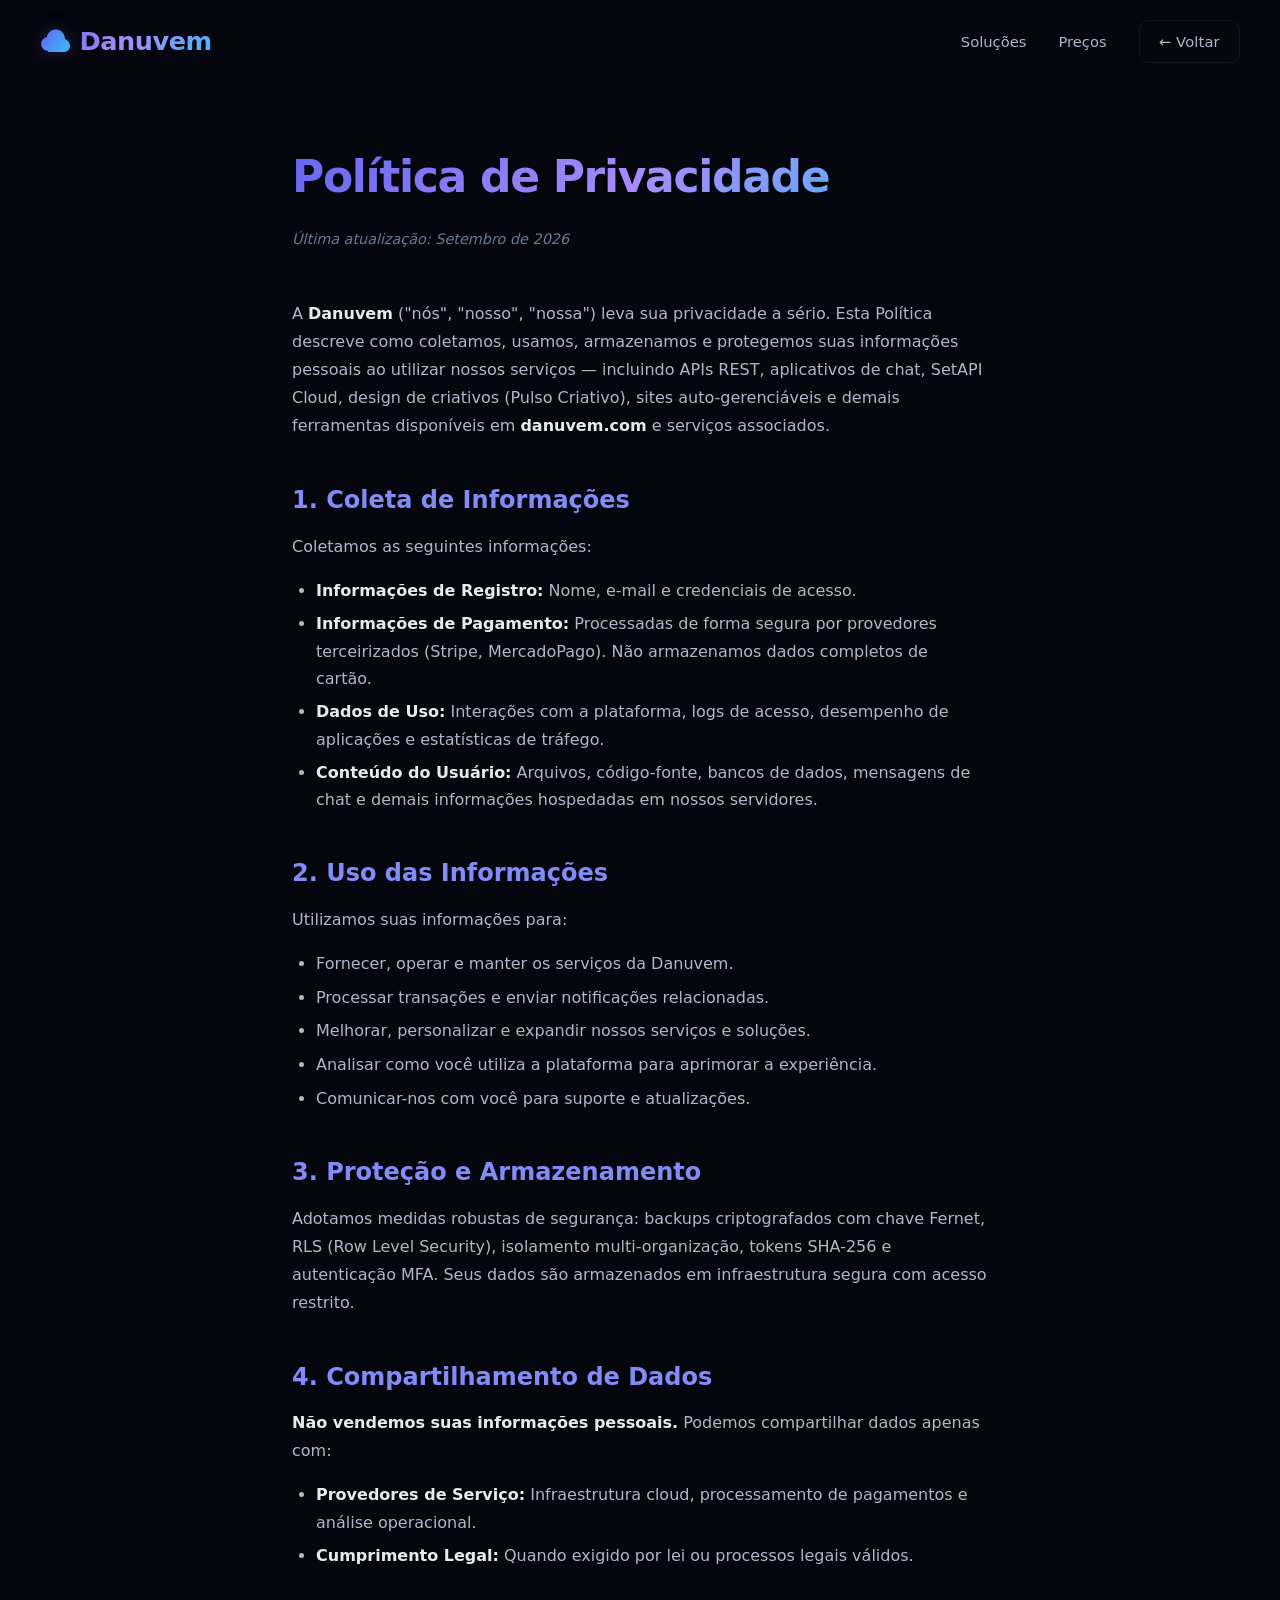
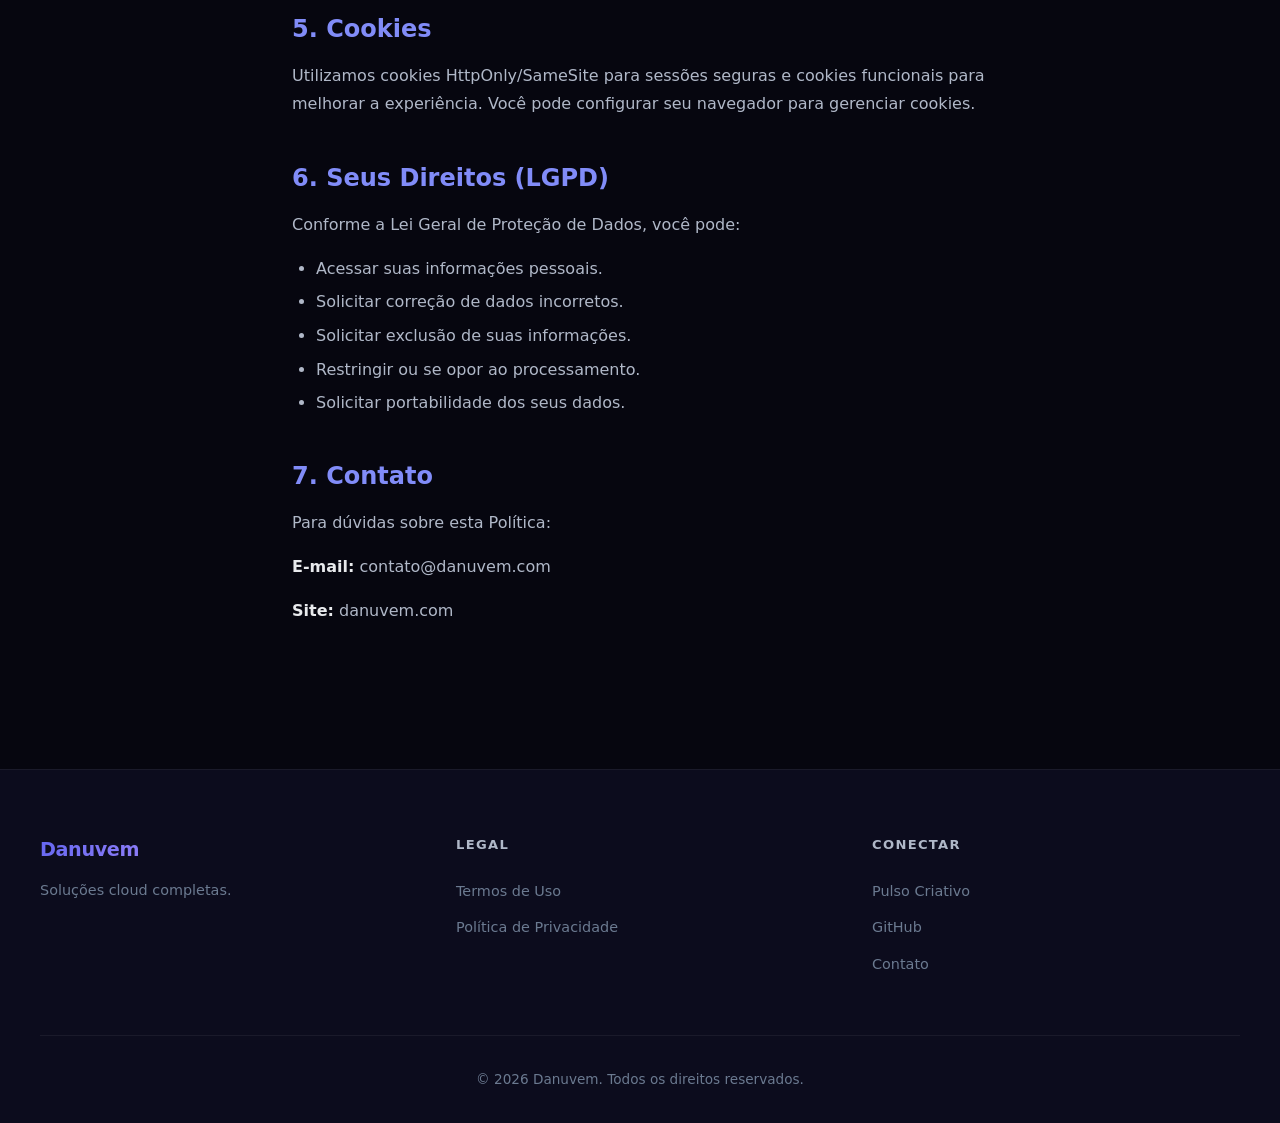
==== commit e24c8e2a: "feat: adiciona servico de Design de Criativos (Pulso Criativo - pulsocriativo.danuv.net)" ====
--- a/politica-de-privacidade.html
+++ b/politica-de-privacidade.html
@@ -29,7 +29,7 @@
         <h1>Política de Privacidade</h1>
         <p class="last-updated">Última atualização: Setembro de 2026</p>
 
-        <p>A <strong>Danuvem</strong> ("nós", "nosso", "nossa") leva sua privacidade a sério. Esta Política descreve como coletamos, usamos, armazenamos e protegemos suas informações pessoais ao utilizar nossos serviços — incluindo APIs REST, aplicativos de chat, SetAPI Cloud, sites auto-gerenciáveis e demais ferramentas disponíveis em <strong>danuvem.com</strong>.</p>
+        <p>A <strong>Danuvem</strong> ("nós", "nosso", "nossa") leva sua privacidade a sério. Esta Política descreve como coletamos, usamos, armazenamos e protegemos suas informações pessoais ao utilizar nossos serviços — incluindo APIs REST, aplicativos de chat, SetAPI Cloud, design de criativos (Pulso Criativo), sites auto-gerenciáveis e demais ferramentas disponíveis em <strong>danuvem.com</strong> e serviços associados.</p>
 
         <h2>1. Coleta de Informações</h2>
         <p>Coletamos as seguintes informações:</p>
@@ -95,6 +95,7 @@
             <div class="footer-col">
                 <h4>Conectar</h4>
                 <ul class="footer-links">
+                    <li><a href="https://pulsocriativo.danuv.net/" target="_blank">Pulso Criativo</a></li>
                     <li><a href="https://github.com/daset-net/setapi" target="_blank">GitHub</a></li>
                     <li><a href="mailto:contato@danuvem.com">Contato</a></li>
                 </ul>
--- a/css/style.css
+++ b/css/style.css
@@ -392,6 +392,8 @@
 .solution-icon.icon-tools svg { stroke: var(--warning); fill: none; }
 .solution-icon.icon-hosting { background: rgba(244,114,182,0.12); }
 .solution-icon.icon-hosting svg { stroke: #f472b6; fill: none; }
+.solution-icon.icon-design { background: rgba(249,115,22,0.12); }
+.solution-icon.icon-design svg { stroke: #f97316; fill: none; }
 .solution-card h3 {
     font-size: 1.3rem;
     font-weight: 700;
@@ -421,6 +423,7 @@
 .solution-tag.tag-blue { background: rgba(56,189,248,0.1); color: var(--accent-secondary); border-color: rgba(56,189,248,0.2); }
 .solution-tag.tag-yellow { background: rgba(251,191,36,0.1); color: var(--warning); border-color: rgba(251,191,36,0.2); }
 .solution-tag.tag-pink { background: rgba(244,114,182,0.1); color: #f472b6; border-color: rgba(244,114,182,0.2); }
+.solution-tag.tag-orange { background: rgba(249,115,22,0.1); color: #f97316; border-color: rgba(249,115,22,0.2); }
 .solution-link {
     display: inline-flex;
     align-items: center;
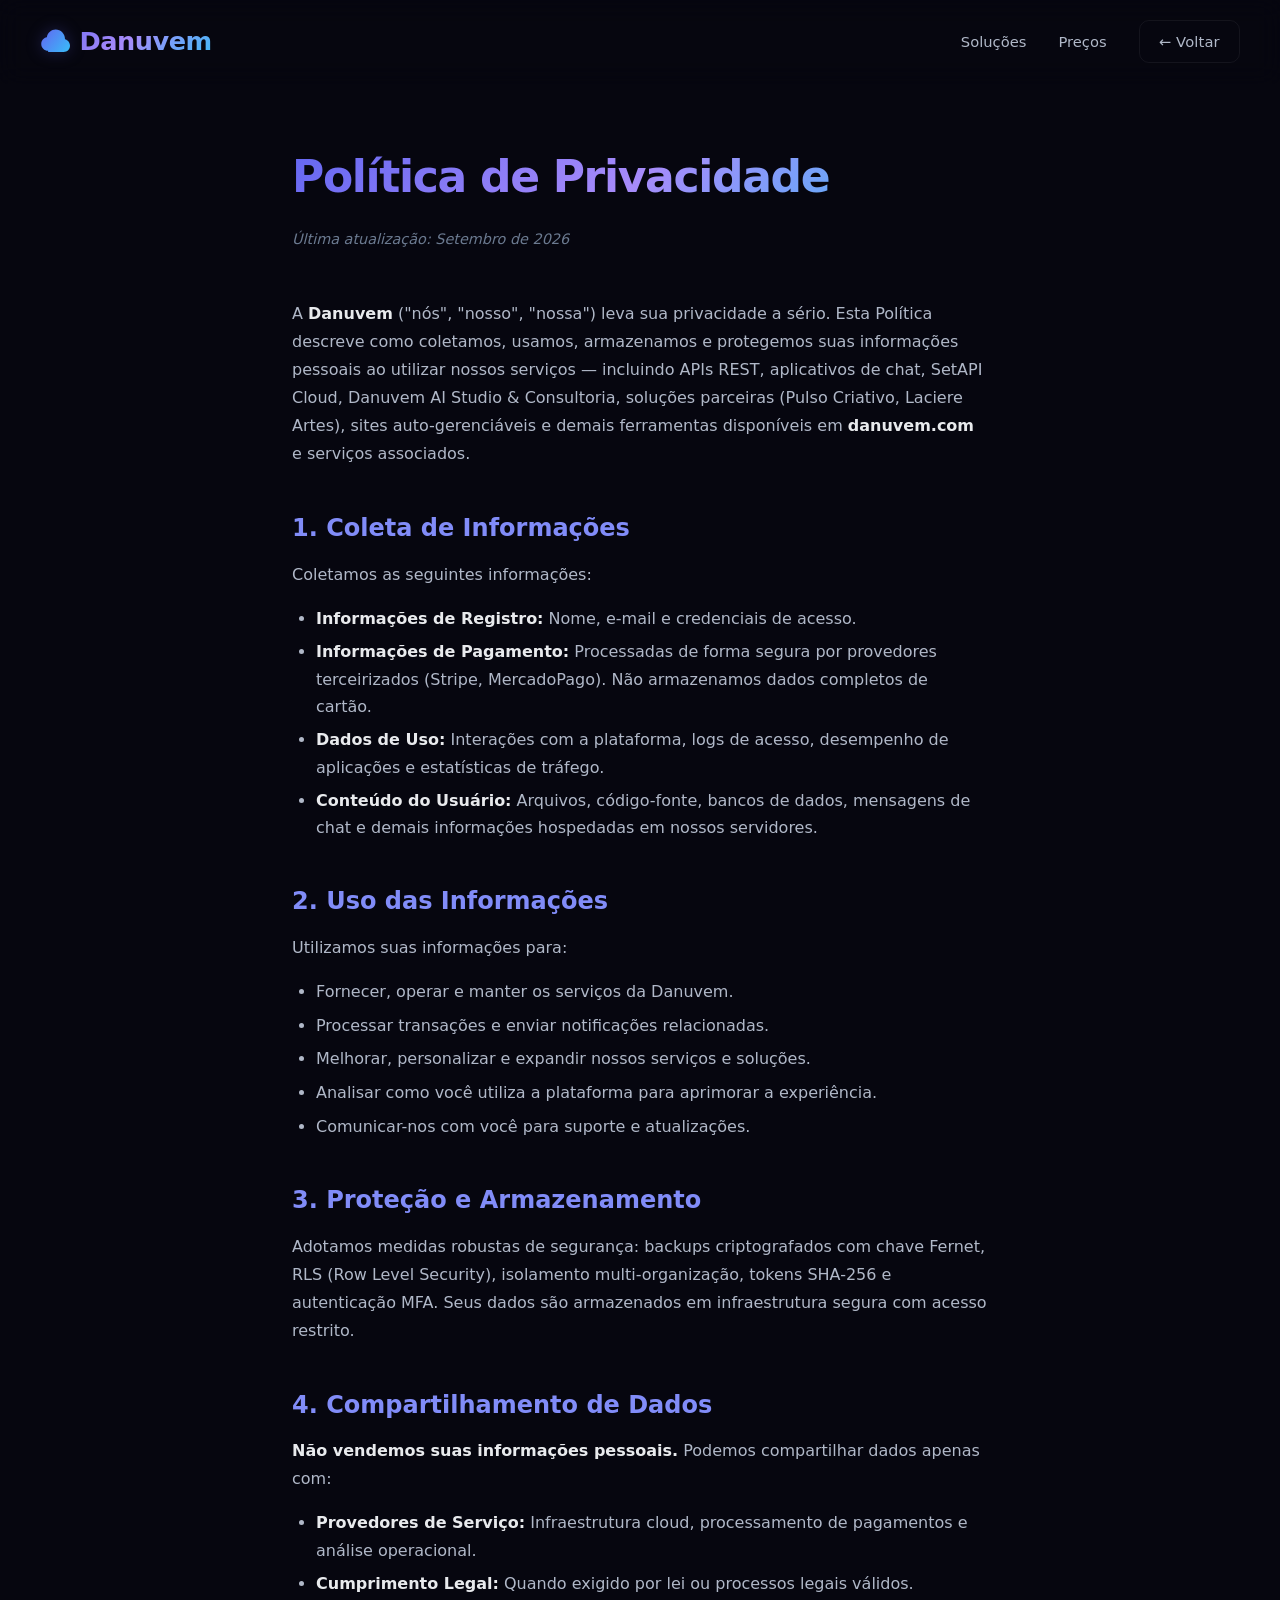
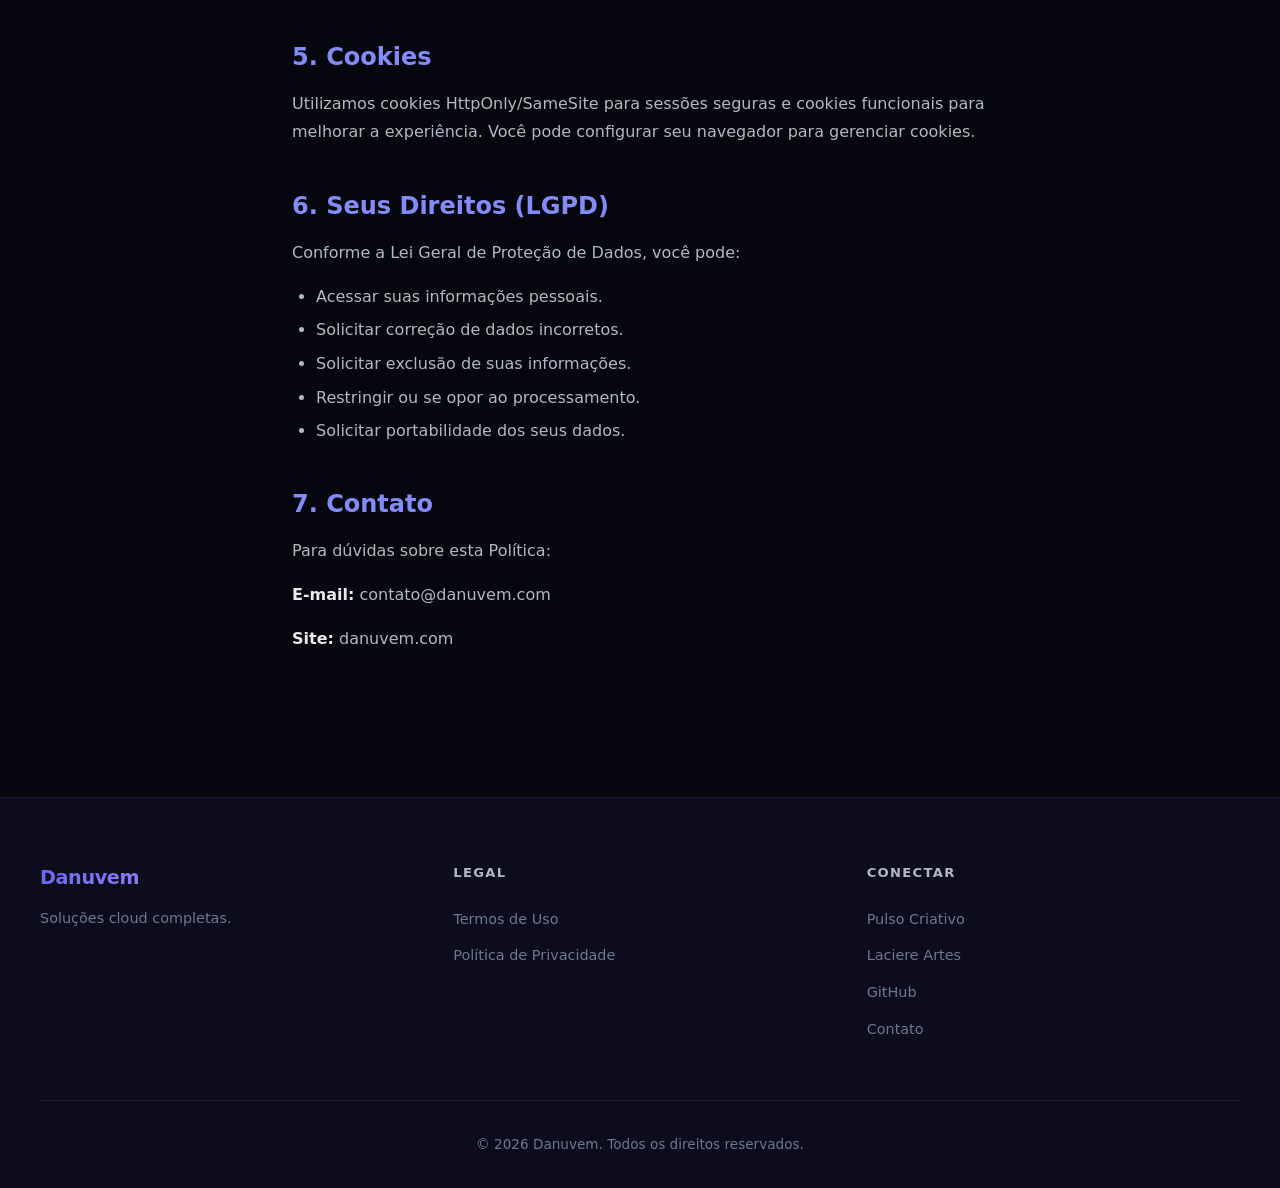
==== commit e9f6d401: "feat: adiciona secao Solucoes Parceiras (Pulso Criativo e Laciere Artes) e servico proprio Danuvem A" ====
--- a/politica-de-privacidade.html
+++ b/politica-de-privacidade.html
@@ -29,7 +29,7 @@
         <h1>Política de Privacidade</h1>
         <p class="last-updated">Última atualização: Setembro de 2026</p>
 
-        <p>A <strong>Danuvem</strong> ("nós", "nosso", "nossa") leva sua privacidade a sério. Esta Política descreve como coletamos, usamos, armazenamos e protegemos suas informações pessoais ao utilizar nossos serviços — incluindo APIs REST, aplicativos de chat, SetAPI Cloud, design de criativos (Pulso Criativo), sites auto-gerenciáveis e demais ferramentas disponíveis em <strong>danuvem.com</strong> e serviços associados.</p>
+        <p>A <strong>Danuvem</strong> ("nós", "nosso", "nossa") leva sua privacidade a sério. Esta Política descreve como coletamos, usamos, armazenamos e protegemos suas informações pessoais ao utilizar nossos serviços — incluindo APIs REST, aplicativos de chat, SetAPI Cloud, Danuvem AI Studio & Consultoria, soluções parceiras (Pulso Criativo, Laciere Artes), sites auto-gerenciáveis e demais ferramentas disponíveis em <strong>danuvem.com</strong> e serviços associados.</p>
 
         <h2>1. Coleta de Informações</h2>
         <p>Coletamos as seguintes informações:</p>
@@ -96,6 +96,7 @@
                 <h4>Conectar</h4>
                 <ul class="footer-links">
                     <li><a href="https://pulsocriativo.danuv.net/" target="_blank">Pulso Criativo</a></li>
+                    <li><a href="https://laciereartes.danuv.net/" target="_blank">Laciere Artes</a></li>
                     <li><a href="https://github.com/daset-net/setapi" target="_blank">GitHub</a></li>
                     <li><a href="mailto:contato@danuvem.com">Contato</a></li>
                 </ul>
--- a/css/style.css
+++ b/css/style.css
@@ -394,6 +394,10 @@
 .solution-icon.icon-hosting svg { stroke: #f472b6; fill: none; }
 .solution-icon.icon-design { background: rgba(249,115,22,0.12); }
 .solution-icon.icon-design svg { stroke: #f97316; fill: none; }
+.solution-icon.icon-ai { background: rgba(56,189,248,0.14); box-shadow: 0 0 15px rgba(56,189,248,0.18); }
+.solution-icon.icon-ai svg { stroke: #38bdf8; fill: none; }
+.solution-icon.icon-art { background: rgba(208,162,82,0.14); }
+.solution-icon.icon-art svg { stroke: #d0a252; fill: none; }
 .solution-card h3 {
     font-size: 1.3rem;
     font-weight: 700;
@@ -424,6 +428,79 @@
 .solution-tag.tag-yellow { background: rgba(251,191,36,0.1); color: var(--warning); border-color: rgba(251,191,36,0.2); }
 .solution-tag.tag-pink { background: rgba(244,114,182,0.1); color: #f472b6; border-color: rgba(244,114,182,0.2); }
 .solution-tag.tag-orange { background: rgba(249,115,22,0.1); color: #f97316; border-color: rgba(249,115,22,0.2); }
+.solution-tag.tag-ai { background: rgba(56,189,248,0.12); color: #38bdf8; border-color: rgba(56,189,248,0.25); }
+.solution-tag.tag-gold { background: rgba(208,162,82,0.12); color: #d0a252; border-color: rgba(208,162,82,0.25); }
+
+/* ─── PARTNERS ─── */
+.partners-grid {
+    display: grid;
+    grid-template-columns: repeat(auto-fit, minmax(360px, 1fr));
+    gap: 2rem;
+}
+.partner-card {
+    background: var(--bg-card);
+    border: 1px solid var(--border);
+    border-radius: var(--radius);
+    padding: 2.5rem;
+    position: relative;
+    overflow: hidden;
+    transition: all var(--transition);
+    backdrop-filter: blur(8px);
+    display: flex;
+    flex-direction: column;
+    justify-content: space-between;
+}
+.partner-card::before {
+    content: '';
+    position: absolute;
+    top: 0;
+    left: 0;
+    right: 0;
+    height: 3px;
+    background: var(--gradient-primary);
+    opacity: 0;
+    transition: opacity var(--transition);
+}
+.partner-card:hover {
+    transform: translateY(-4px);
+    border-color: var(--border-hover);
+    box-shadow: var(--shadow-glow);
+}
+.partner-card:hover::before { opacity: 1; }
+.partner-top {
+    margin-bottom: 1.5rem;
+}
+.partner-badge-row {
+    display: flex;
+    justify-content: space-between;
+    align-items: center;
+    margin-bottom: 1.25rem;
+}
+.partner-status {
+    font-size: 0.75rem;
+    color: var(--text-muted);
+    display: inline-flex;
+    align-items: center;
+    gap: 0.4rem;
+}
+.partner-status-dot {
+    width: 6px;
+    height: 6px;
+    border-radius: 50%;
+    background: var(--success);
+}
+.partner-card h3 {
+    font-size: 1.5rem;
+    font-weight: 700;
+    margin-bottom: 0.6rem;
+    letter-spacing: -0.01em;
+}
+.partner-card p {
+    color: var(--text-secondary);
+    font-size: 0.98rem;
+    line-height: 1.7;
+    margin-bottom: 1.5rem;
+}
 .solution-link {
     display: inline-flex;
     align-items: center;
@@ -708,8 +785,8 @@
 }
 .footer-grid {
     display: grid;
-    grid-template-columns: 2fr 1fr 1fr 1fr;
-    gap: 3rem;
+    grid-template-columns: 1.5fr repeat(4, 1fr);
+    gap: 2.5rem;
     max-width: 1200px;
     margin: 0 auto 3rem;
 }
@@ -759,6 +836,7 @@
 /* ─── RESPONSIVE ─── */
 @media (max-width: 900px) {
     .footer-grid { grid-template-columns: 1fr 1fr; }
+    .partners-grid { grid-template-columns: 1fr; }
 }
 @media (max-width: 768px) {
     .nav-links {
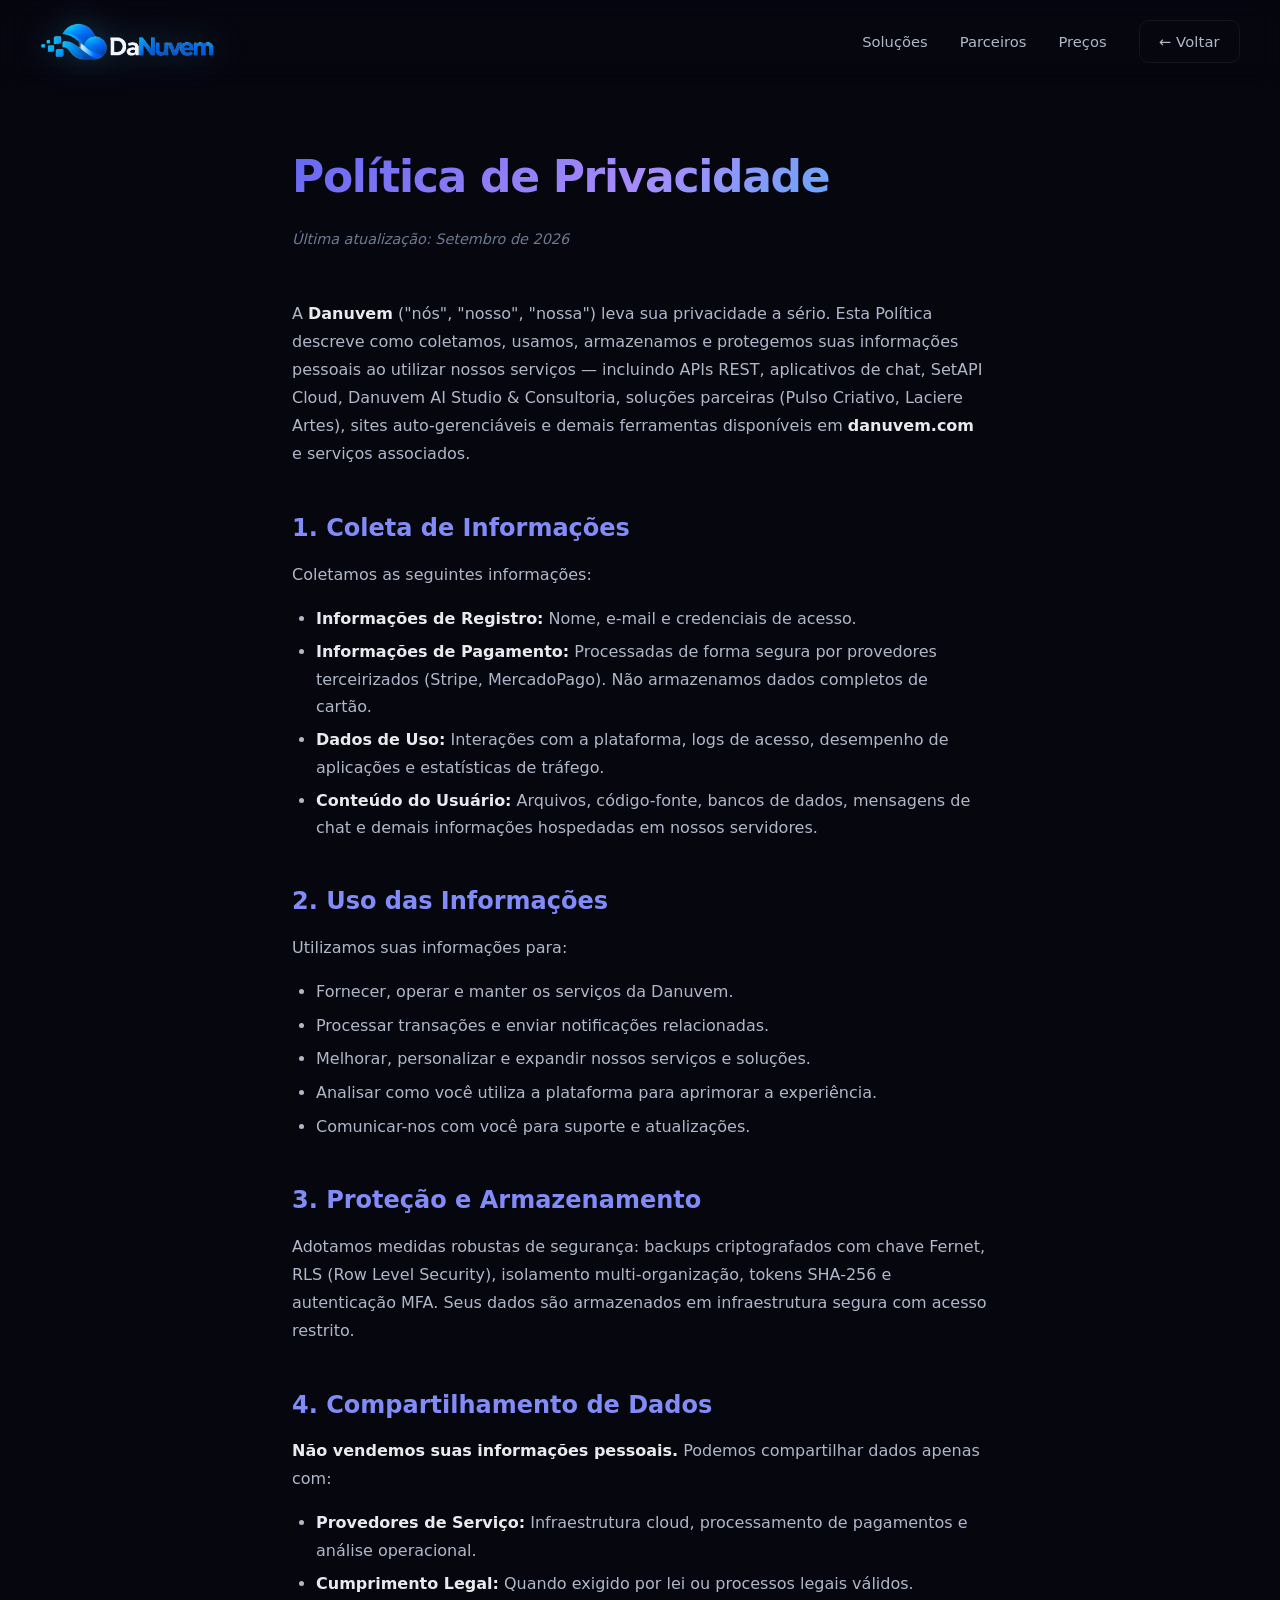
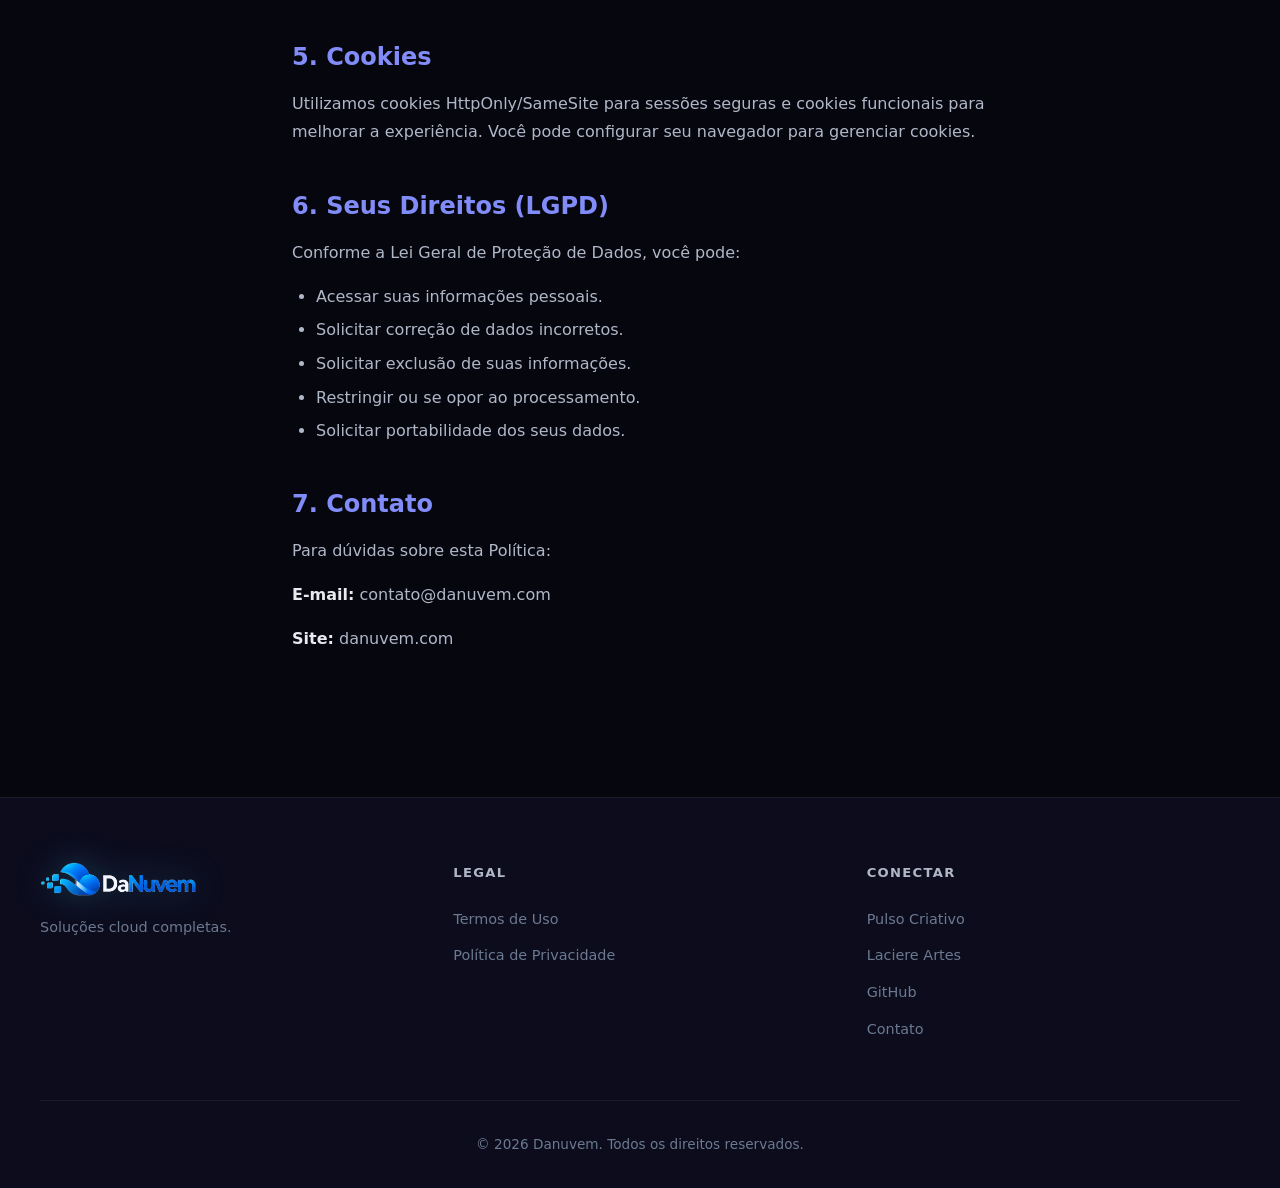
==== commit 64d008b5: "feat: integra logo oficial Danuvem com recorte transparente, efeito glow e favicons - Processado arq" ====
--- a/politica-de-privacidade.html
+++ b/politica-de-privacidade.html
@@ -5,17 +5,21 @@
     <meta name="viewport" content="width=device-width, initial-scale=1.0">
     <title>Política de Privacidade — Danuvem</title>
     <meta name="description" content="Política de Privacidade da plataforma Danuvem.">
+    <meta property="og:image" content="https://danuvem.com/img/danuvem-logo.png">
+    <link rel="icon" type="image/png" sizes="32x32" href="favicon.png">
+    <link rel="icon" type="image/png" sizes="16x16" href="img/favicon-16x16.png">
+    <link rel="apple-touch-icon" sizes="180x180" href="img/apple-touch-icon.png">
     <link rel="stylesheet" href="css/style.css">
 </head>
 <body>
     <header>
         <nav>
-            <a href="index.html" class="logo">
-                <svg width="30" height="30" viewBox="0 0 24 24" fill="none"><path d="M6.5 19C3.46243 19 1 16.5376 1 13.5C1 10.8157 2.93128 8.5884 5.47016 8.10049C6.0886 4.66754 9.02783 2 12.5 2C16.6421 2 20 5.35786 20 9.5C20 9.60162 19.9979 9.70279 19.9938 9.80347C22.2613 10.4198 24 12.5121 24 15C24 17.7614 21.7614 20 19 20H12.5H6.5V19Z" fill="url(#cg1)"/><defs><linearGradient id="cg1" x1="1" y1="2" x2="24" y2="20" gradientUnits="userSpaceOnUse"><stop stop-color="#6366f1"/><stop offset="1" stop-color="#38bdf8"/></linearGradient></defs></svg>
-                Danuvem
+            <a href="index.html" class="logo" aria-label="Danuvem">
+                <img src="img/danuvem-logo.webp" alt="Danuvem" class="logo-img" width="165" height="36">
             </a>
             <div class="nav-links">
                 <a href="index.html#solucoes">Soluções</a>
+                <a href="index.html#parceiros">Parceiros</a>
                 <a href="index.html#precos">Preços</a>
                 <a href="index.html" class="btn btn-ghost" style="padding: 0.5rem 1.2rem;">← Voltar</a>
             </div>
@@ -82,7 +86,9 @@
     <footer>
         <div class="footer-grid" style="grid-template-columns: 1fr 1fr 1fr;">
             <div class="footer-brand">
-                <a href="index.html" class="logo" style="font-size: 1.2rem;">Danuvem</a>
+                <a href="index.html" class="logo" aria-label="Danuvem">
+                    <img src="img/danuvem-logo.webp" alt="Danuvem" class="logo-img" width="140" height="31">
+                </a>
                 <p>Soluções cloud completas.</p>
             </div>
             <div class="footer-col">
--- a/css/style.css
+++ b/css/style.css
@@ -81,19 +81,30 @@
     margin: 0 auto;
 }
 .logo {
-    font-size: 1.6rem;
-    font-weight: 800;
-    letter-spacing: -0.02em;
-    background: var(--gradient-primary);
-    -webkit-background-clip: text;
-    -webkit-text-fill-color: transparent;
-    background-clip: text;
+    display: inline-flex;
+    align-items: center;
     text-decoration: none;
-    display: flex;
-    align-items: center;
-    gap: 0.6rem;
-}
-.logo svg { filter: drop-shadow(0 0 8px var(--primary-glow)); }
+    transition: transform var(--transition);
+}
+.logo:hover {
+    transform: translateY(-1px);
+}
+.logo-img {
+    height: 38px;
+    width: auto;
+    max-width: 175px;
+    display: block;
+    object-fit: contain;
+    filter: drop-shadow(0 0 16px rgba(56, 189, 248, 0.28));
+    transition: filter var(--transition), transform var(--transition);
+}
+.logo:hover .logo-img {
+    filter: drop-shadow(0 0 24px rgba(56, 189, 248, 0.55));
+}
+.footer-brand .logo-img {
+    height: 34px;
+    margin-bottom: 0.5rem;
+}
 .nav-links {
     display: flex;
     align-items: center;
